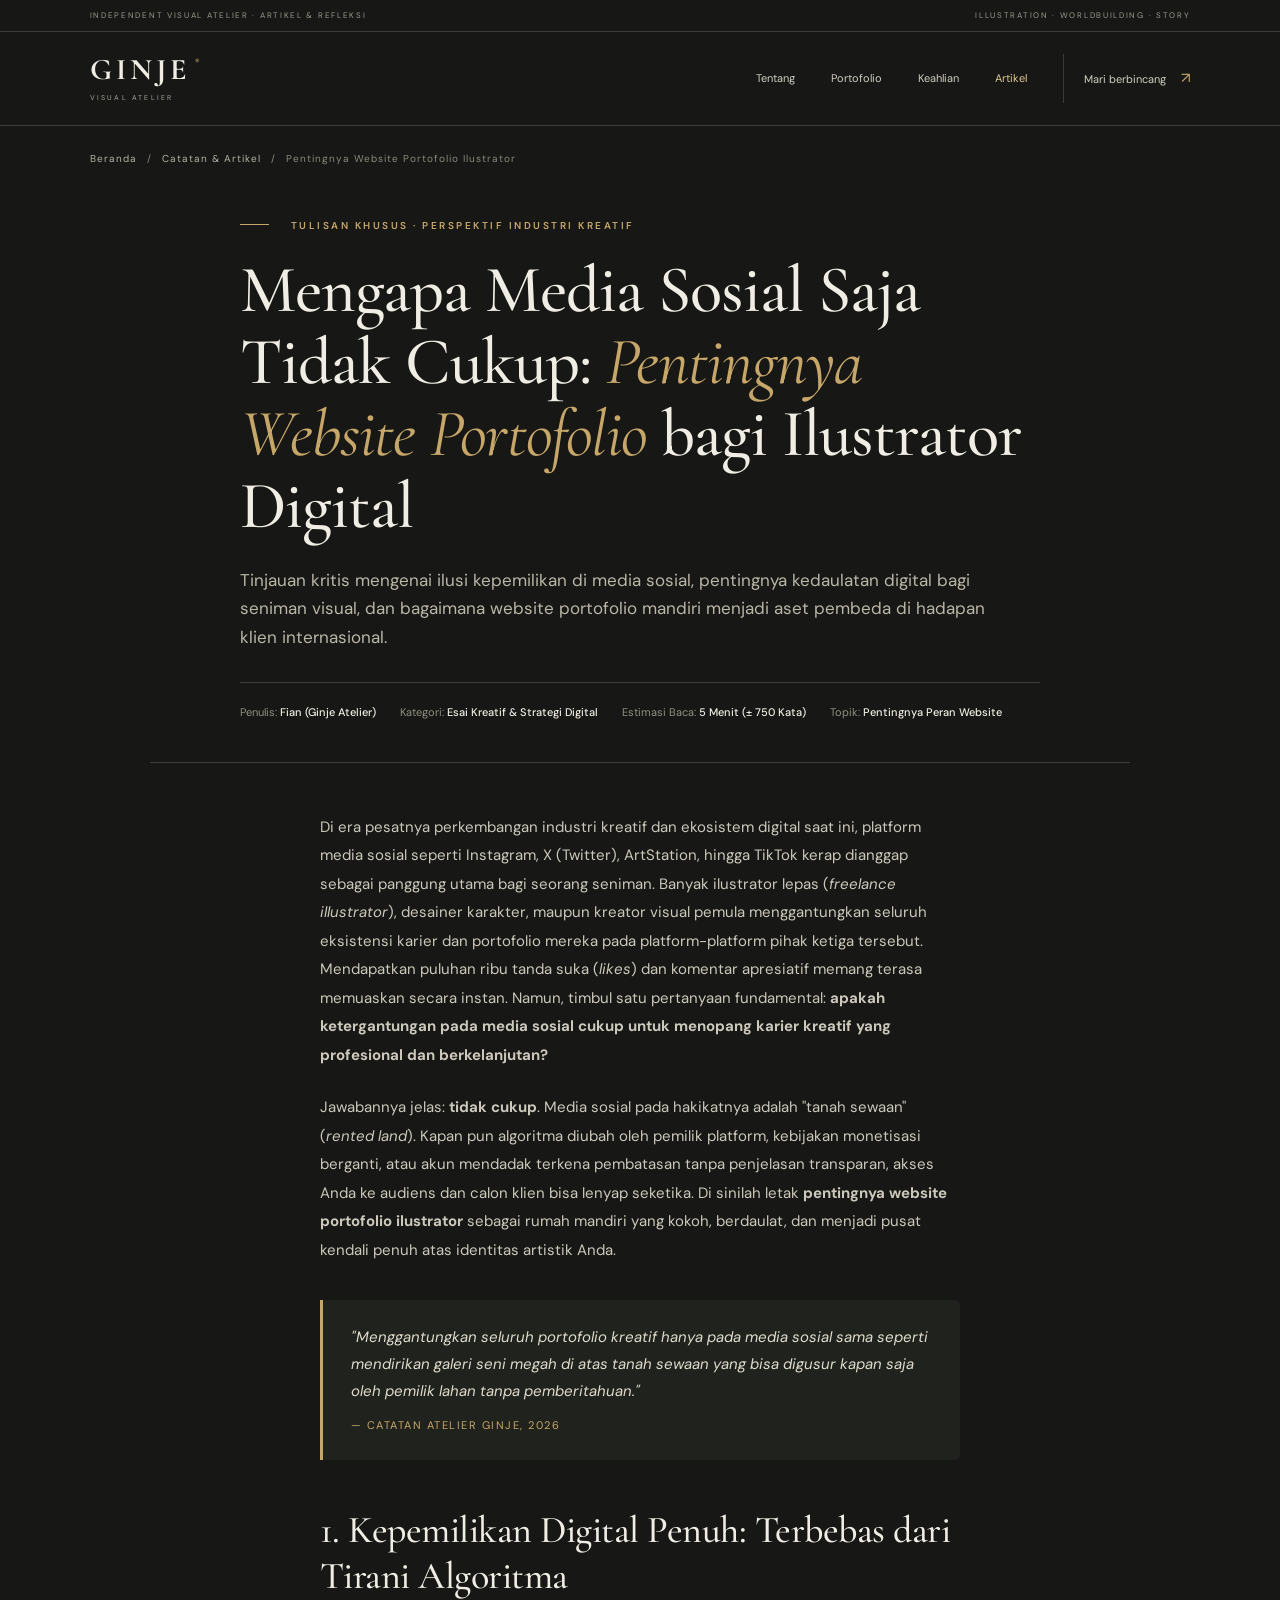
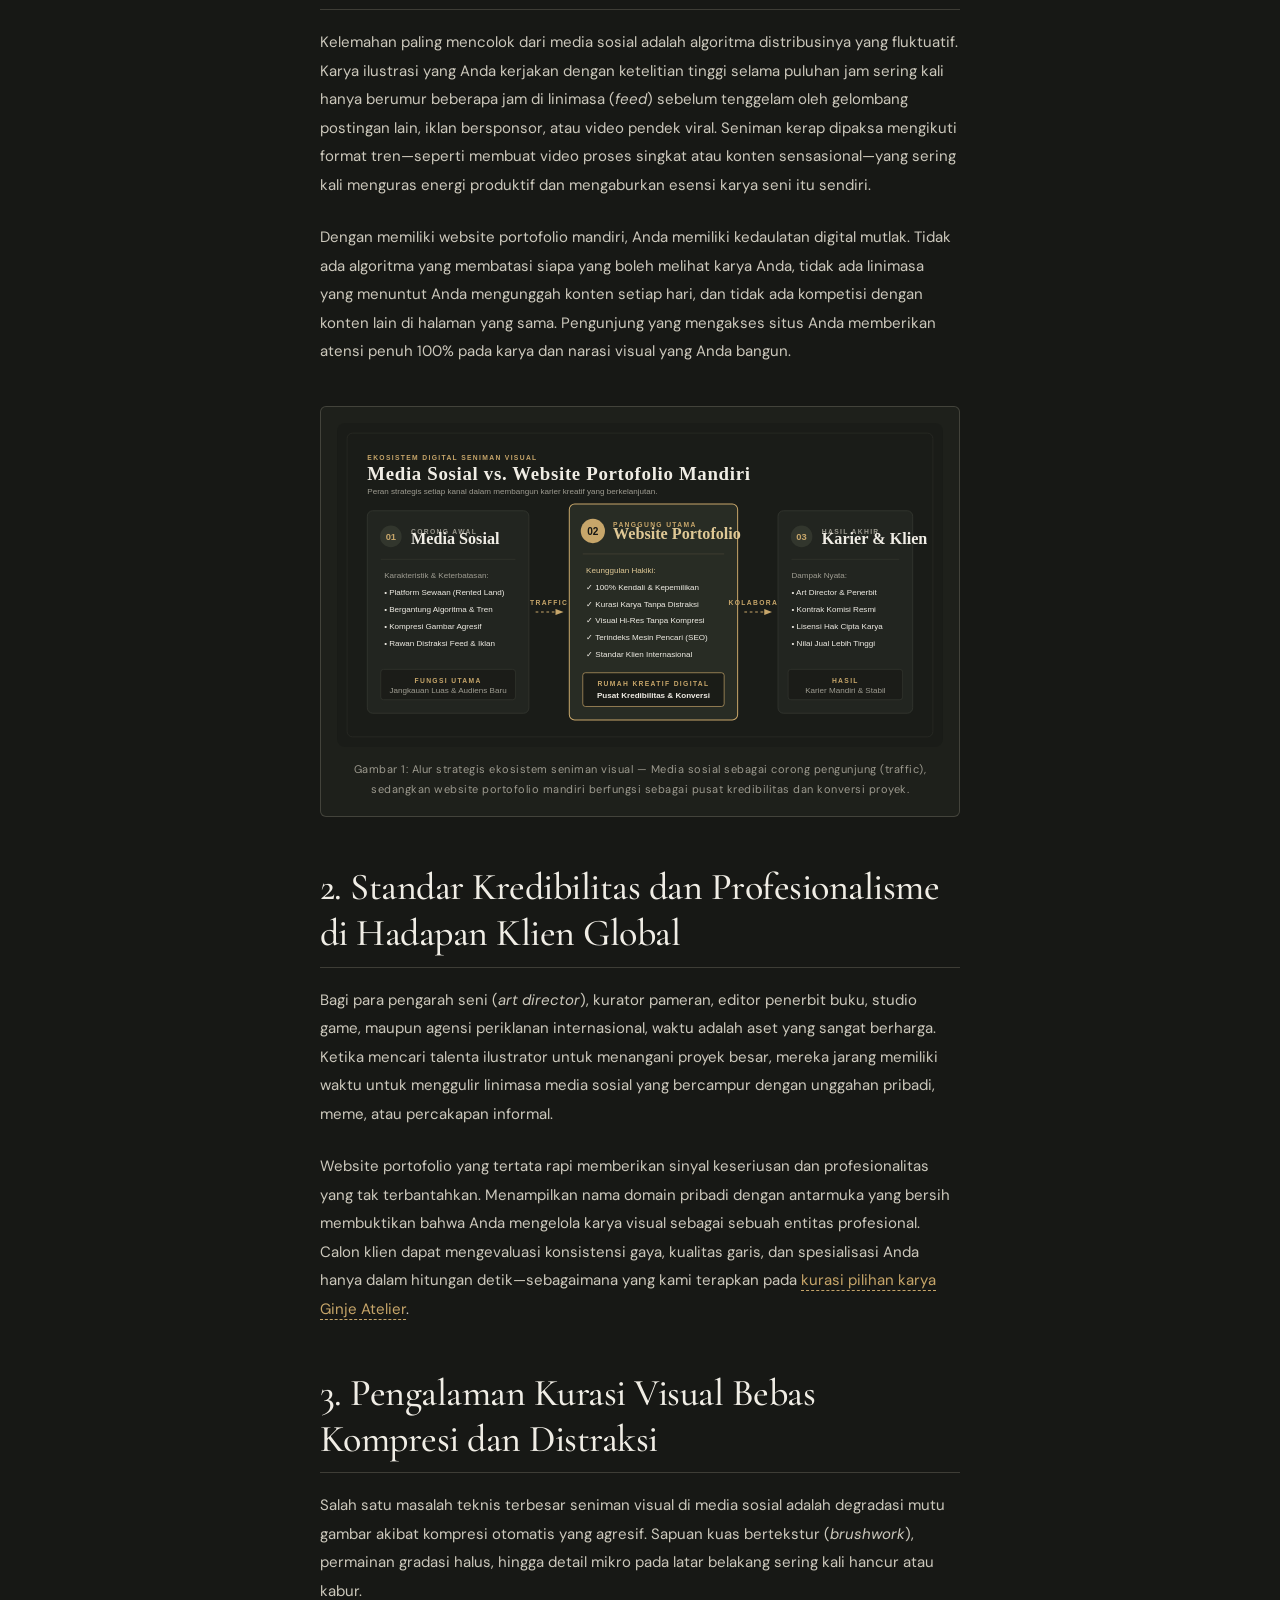
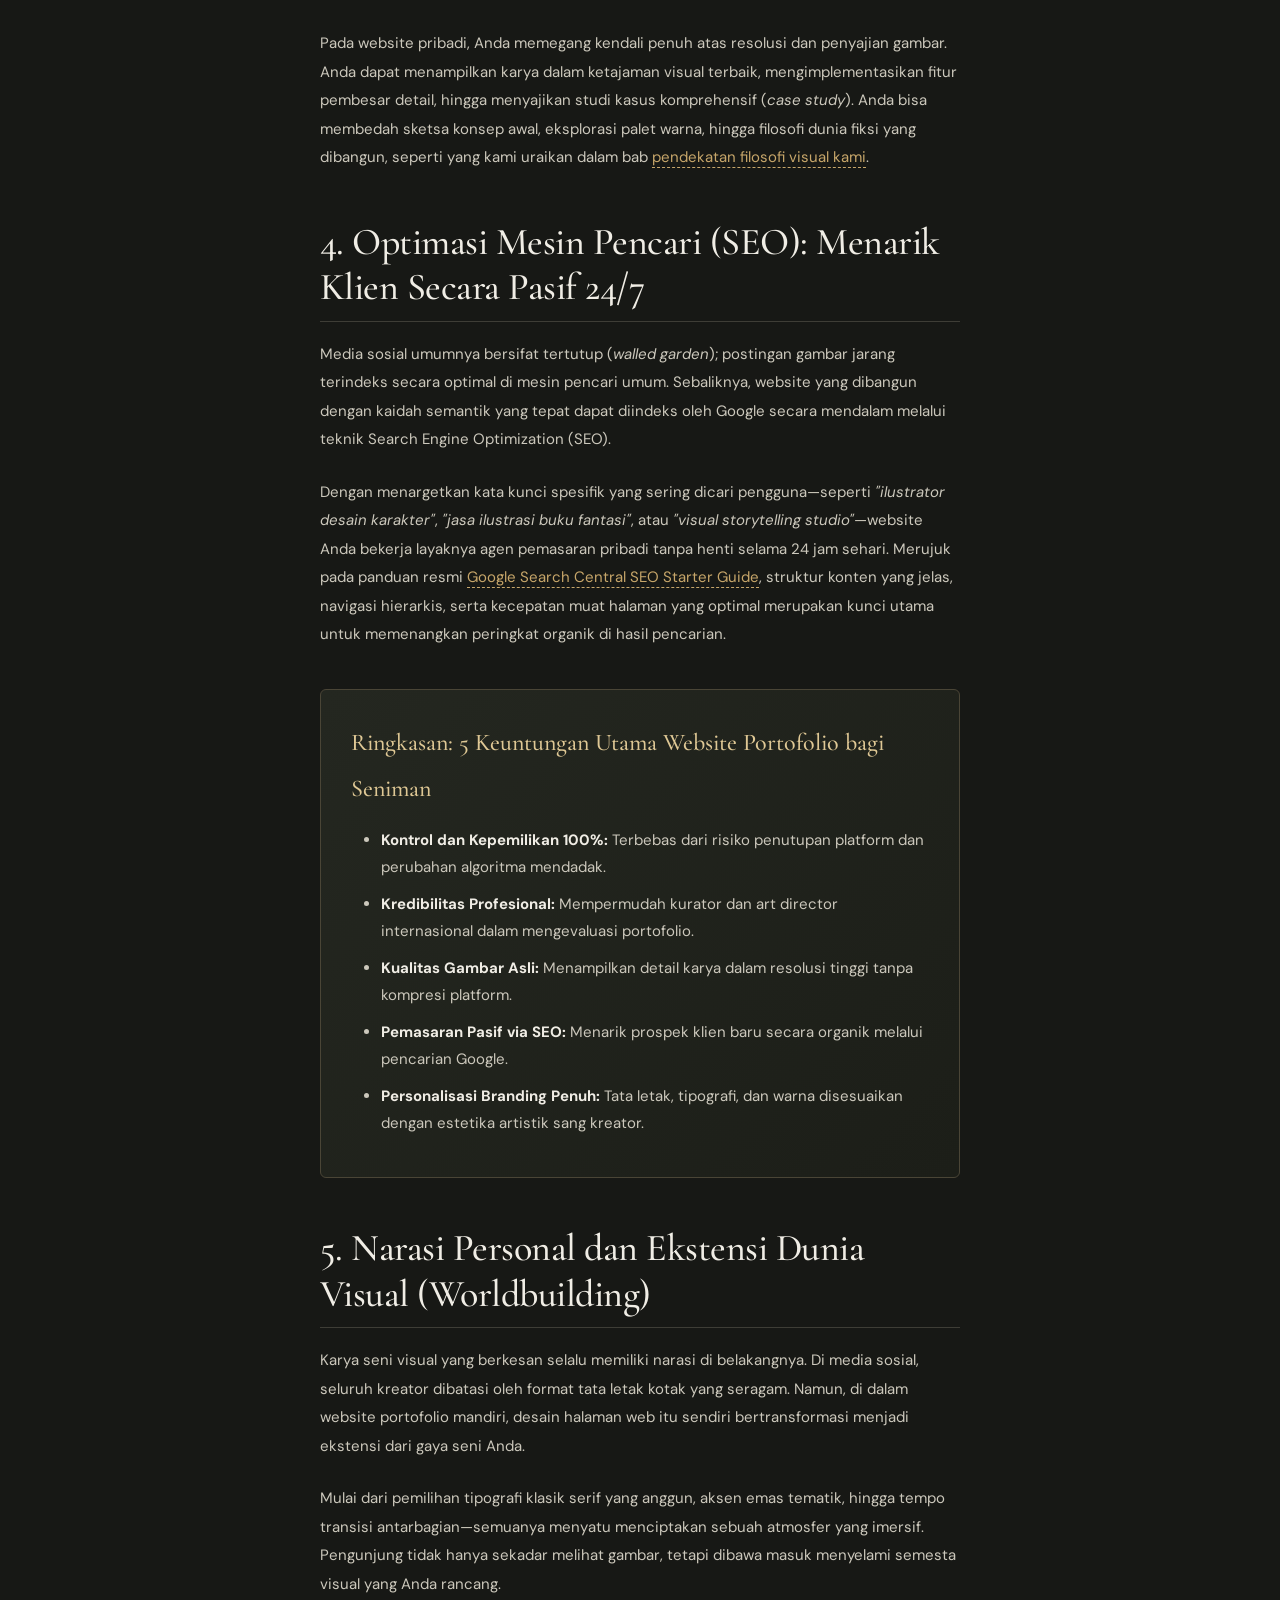
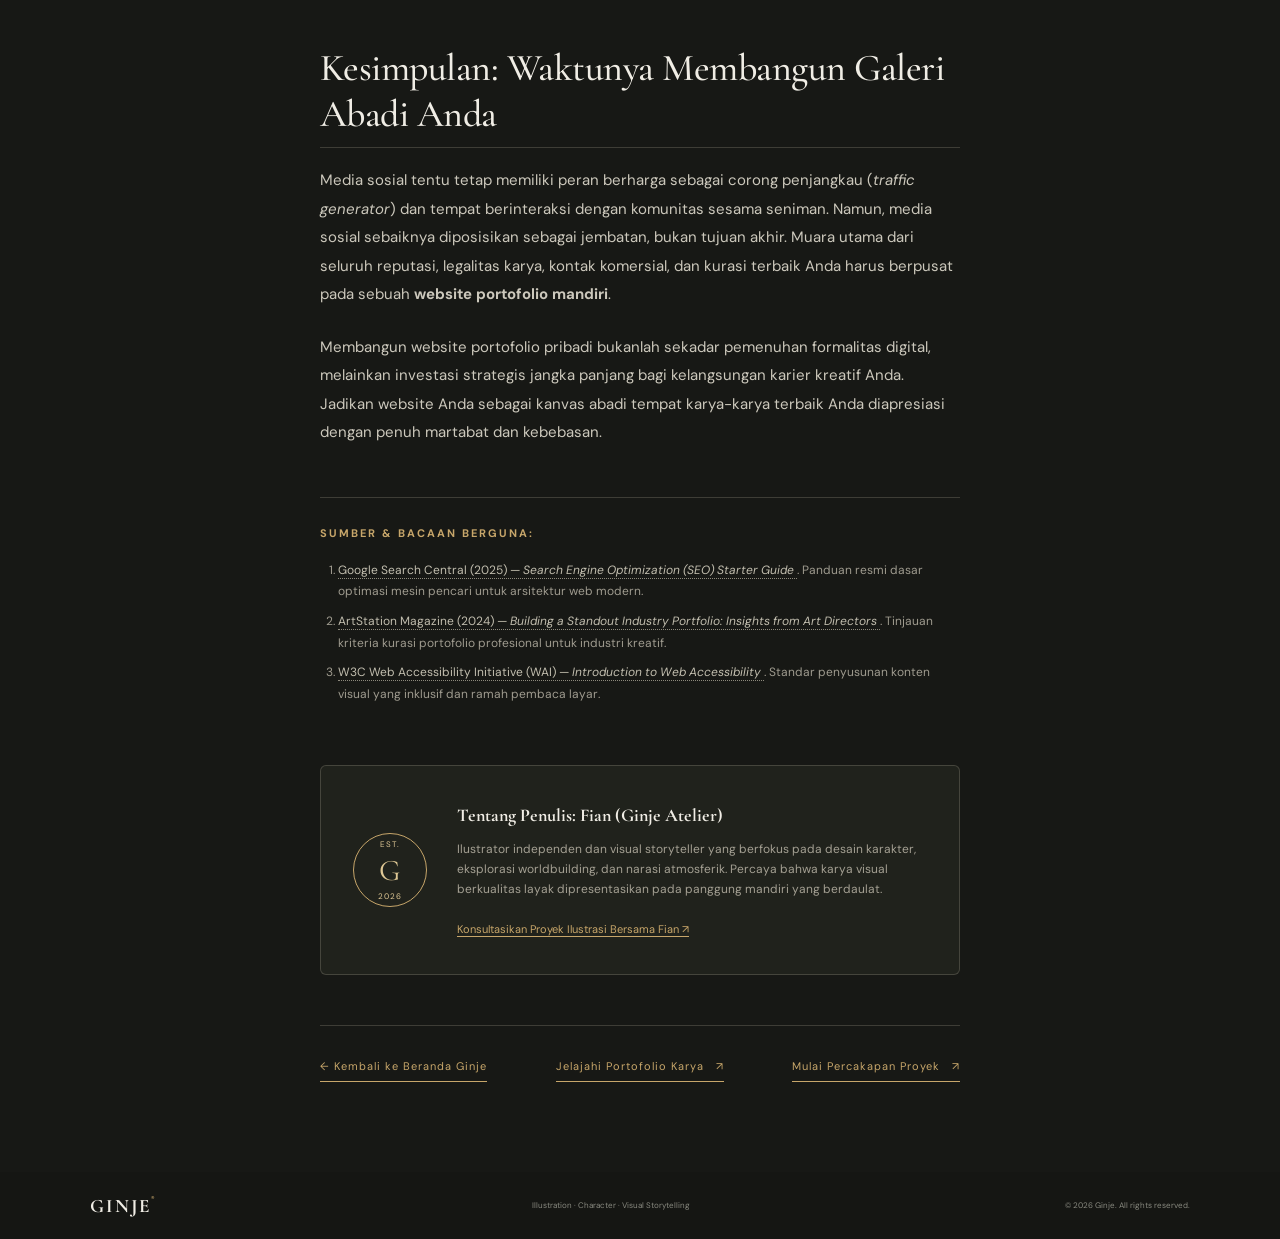
==== artikel-pentingnya-website-portofolio-ilustrator.html @ 52b43d34 "feat: tambahkan artikel SEO peran website portofolio bagi ilustrator, infografis, dan sitemap" ====
<!DOCTYPE html>
<html lang="id">
<head>
  <meta charset="UTF-8">
  <meta name="viewport" content="width=device-width, initial-scale=1.0">
  
  <!-- SEO Primary Meta Tags -->
  <title>Pentingnya Website Portofolio bagi Ilustrator & Seniman Visual — Ginje</title>
  <meta name="title" content="Pentingnya Website Portofolio bagi Ilustrator & Seniman Visual — Ginje">
  <meta name="description" content="Mengapa media sosial saja tidak cukup? Pelajari pentingnya website portofolio bagi ilustrator dan seniman visual untuk membangun kredibilitas, kurasi karya bebas algoritma, dan menarik klien global.">
  <meta name="keywords" content="pentingnya website portofolio ilustrator, website portofolio ilustrator, portofolio digital artist, portofolio seniman visual, manfaat website pribadi, ginje atelier">
  <meta name="author" content="Fian — Ginje Visual Atelier">
  <meta name="robots" content="index, follow">
  <link rel="canonical" href="https://arfianafandi.github.io/Website-Portofolio/artikel-pentingnya-website-portofolio-ilustrator.html">

  <!-- Open Graph / Facebook -->
  <meta property="og:type" content="article">
  <meta property="og:url" content="https://arfianafandi.github.io/Website-Portofolio/artikel-pentingnya-website-portofolio-ilustrator.html">
  <meta property="og:title" content="Pentingnya Website Portofolio bagi Ilustrator & Seniman Visual — Ginje">
  <meta property="og:description" content="Mengapa media sosial saja tidak cukup? Pelajari pentingnya website portofolio bagi ilustrator dan seniman visual untuk membangun kredibilitas dan kendali penuh atas karya.">
  <meta property="og:site_name" content="Ginje Visual Atelier">

  <!-- Fonts & Stylesheet -->
  <link rel="preconnect" href="https://fonts.googleapis.com">
  <link rel="preconnect" href="https://fonts.gstatic.com" crossorigin>
  <link href="https://fonts.googleapis.com/css2?family=Cormorant+Garamond:ital,wght@0,400;0,500;0,600;0,700;1,400;1,600&family=DM+Sans:ital,wght@0,400;0,500;0,700;1,400&display=swap" rel="stylesheet">
  <link rel="stylesheet" href="style.css">
</head>
<body class="article-page">

  <!-- Top Announcement Bar -->
  <div class="topline">
    <span>INDEPENDENT VISUAL ATELIER · ARTIKEL & REFLEKSI</span>
    <span>ILLUSTRATION · WORLDBUILDING · STORY</span>
  </div>

  <!-- Header Navigation -->
  <header class="site-header">
    <a class="brand" href="index.html#home">GINJE<span>®</span><small>VISUAL ATELIER</small></a>
    <nav>
      <a href="index.html#about">Tentang</a>
      <a href="index.html#works">Portofolio</a>
      <a href="index.html#services">Keahlian</a>
      <a href="index.html#journal" style="color: var(--gold-light);">Artikel</a>
      <a class="nav-cta" href="index.html#contact">Mari berbincang <span>↗</span></a>
    </nav>
  </header>

  <!-- Breadcrumb Navigation -->
  <div class="breadcrumb-nav">
    <a href="index.html">Beranda</a>
    <span>/</span>
    <a href="index.html#journal">Catatan & Artikel</a>
    <span>/</span>
    <span>Pentingnya Website Portofolio Ilustrator</span>
  </div>

  <main>
    <!-- Article Hero Header -->
    <header class="article-hero-section">
      <div class="article-eyebrow">
        <span class="gold-line"></span> TULISAN KHUSUS · PERSPEKTIF INDUSTRI KREATIF
      </div>
      <h1 class="article-title">
        Mengapa Media Sosial Saja Tidak Cukup: <em>Pentingnya Website Portofolio</em> bagi Ilustrator Digital
      </h1>
      <p class="article-subtitle">
        Tinjauan kritis mengenai ilusi kepemilikan di media sosial, pentingnya kedaulatan digital bagi seniman visual, dan bagaimana website portofolio mandiri menjadi aset pembeda di hadapan klien internasional.
      </p>
      <div class="article-meta-bar">
        <div class="article-meta-item">Penulis: <strong>Fian (Ginje Atelier)</strong></div>
        <div class="article-meta-item">Kategori: <strong>Esai Kreatif &amp; Strategi Digital</strong></div>
        <div class="article-meta-item">Estimasi Baca: <strong>5 Menit (± 750 Kata)</strong></div>
        <div class="article-meta-item">Topik: <strong>Pentingnya Peran Website</strong></div>
      </div>
    </header>

    <!-- Main Article Body -->
    <article class="article-container">
      <div class="article-body">

        <p>
          Di era pesatnya perkembangan industri kreatif dan ekosistem digital saat ini, platform media sosial seperti Instagram, X (Twitter), ArtStation, hingga TikTok kerap dianggap sebagai panggung utama bagi seorang seniman. Banyak ilustrator lepas (<em>freelance illustrator</em>), desainer karakter, maupun kreator visual pemula menggantungkan seluruh eksistensi karier dan portofolio mereka pada platform-platform pihak ketiga tersebut. Mendapatkan puluhan ribu tanda suka (<em>likes</em>) dan komentar apresiatif memang terasa memuaskan secara instan. Namun, timbul satu pertanyaan fundamental: <strong>apakah ketergantungan pada media sosial cukup untuk menopang karier kreatif yang profesional dan berkelanjutan?</strong>
        </p>

        <p>
          Jawabannya jelas: <strong>tidak cukup</strong>. Media sosial pada hakikatnya adalah "tanah sewaan" (<em>rented land</em>). Kapan pun algoritma diubah oleh pemilik platform, kebijakan monetisasi berganti, atau akun mendadak terkena pembatasan tanpa penjelasan transparan, akses Anda ke audiens dan calon klien bisa lenyap seketika. Di sinilah letak <strong>pentingnya website portofolio ilustrator</strong> sebagai rumah mandiri yang kokoh, berdaulat, dan menjadi pusat kendali penuh atas identitas artistik Anda.
        </p>

        <div class="article-callout">
          <p>
            "Menggantungkan seluruh portofolio kreatif hanya pada media sosial sama seperti mendirikan galeri seni megah di atas tanah sewaan yang bisa digusur kapan saja oleh pemilik lahan tanpa pemberitahuan."
          </p>
          <cite>— Catatan Atelier Ginje, 2026</cite>
        </div>

        <h2>1. Kepemilikan Digital Penuh: Terbebas dari Tirani Algoritma</h2>
        <p>
          Kelemahan paling mencolok dari media sosial adalah algoritma distribusinya yang fluktuatif. Karya ilustrasi yang Anda kerjakan dengan ketelitian tinggi selama puluhan jam sering kali hanya berumur beberapa jam di linimasa (<em>feed</em>) sebelum tenggelam oleh gelombang postingan lain, iklan bersponsor, atau video pendek viral. Seniman kerap dipaksa mengikuti format tren—seperti membuat video proses singkat atau konten sensasional—yang sering kali menguras energi produktif dan mengaburkan esensi karya seni itu sendiri.
        </p>
        <p>
          Dengan memiliki website portofolio mandiri, Anda memiliki kedaulatan digital mutlak. Tidak ada algoritma yang membatasi siapa yang boleh melihat karya Anda, tidak ada linimasa yang menuntut Anda mengunggah konten setiap hari, dan tidak ada kompetisi dengan konten lain di halaman yang sama. Pengunjung yang mengakses situs Anda memberikan atensi penuh 100% pada karya dan narasi visual yang Anda bangun.
        </p>

        <!-- Infografis Relevan -->
        <figure class="article-figure">
          <img src="assets/infografis-peran-website-portofolio.svg" alt="Infografis perbandingan peran media sosial sebagai corong traffic vs website portofolio sebagai pusat kredibilitas seniman visual" width="900" height="480" loading="lazy">
          <figcaption>Gambar 1: Alur strategis ekosistem seniman visual — Media sosial sebagai corong pengunjung (traffic), sedangkan website portofolio mandiri berfungsi sebagai pusat kredibilitas dan konversi proyek.</figcaption>
        </figure>

        <h2>2. Standar Kredibilitas dan Profesionalisme di Hadapan Klien Global</h2>
        <p>
          Bagi para pengarah seni (<em>art director</em>), kurator pameran, editor penerbit buku, studio game, maupun agensi periklanan internasional, waktu adalah aset yang sangat berharga. Ketika mencari talenta ilustrator untuk menangani proyek besar, mereka jarang memiliki waktu untuk menggulir linimasa media sosial yang bercampur dengan unggahan pribadi, meme, atau percakapan informal.
        </p>
        <p>
          Website portofolio yang tertata rapi memberikan sinyal keseriusan dan profesionalitas yang tak terbantahkan. Menampilkan nama domain pribadi dengan antarmuka yang bersih membuktikan bahwa Anda mengelola karya visual sebagai sebuah entitas profesional. Calon klien dapat mengevaluasi konsistensi gaya, kualitas garis, dan spesialisasi Anda hanya dalam hitungan detik—sebagaimana yang kami terapkan pada <a href="index.html#works">kurasi pilihan karya Ginje Atelier</a>.
        </p>

        <h2>3. Pengalaman Kurasi Visual Bebas Kompresi dan Distraksi</h2>
        <p>
          Salah satu masalah teknis terbesar seniman visual di media sosial adalah degradasi mutu gambar akibat kompresi otomatis yang agresif. Sapuan kuas bertekstur (<em>brushwork</em>), permainan gradasi halus, hingga detail mikro pada latar belakang sering kali hancur atau kabur.
        </p>
        <p>
          Pada website pribadi, Anda memegang kendali penuh atas resolusi dan penyajian gambar. Anda dapat menampilkan karya dalam ketajaman visual terbaik, mengimplementasikan fitur pembesar detail, hingga menyajikan studi kasus komprehensif (<em>case study</em>). Anda bisa membedah sketsa konsep awal, eksplorasi palet warna, hingga filosofi dunia fiksi yang dibangun, seperti yang kami uraikan dalam bab <a href="index.html#about">pendekatan filosofi visual kami</a>.
        </p>

        <h2>4. Optimasi Mesin Pencari (SEO): Menarik Klien Secara Pasif 24/7</h2>
        <p>
          Media sosial umumnya bersifat tertutup (<em>walled garden</em>); postingan gambar jarang terindeks secara optimal di mesin pencari umum. Sebaliknya, website yang dibangun dengan kaidah semantik yang tepat dapat diindeks oleh Google secara mendalam melalui teknik Search Engine Optimization (SEO).
        </p>
        <p>
          Dengan menargetkan kata kunci spesifik yang sering dicari pengguna—seperti <em>"ilustrator desain karakter"</em>, <em>"jasa ilustrasi buku fantasi"</em>, atau <em>"visual storytelling studio"</em>—website Anda bekerja layaknya agen pemasaran pribadi tanpa henti selama 24 jam sehari. Merujuk pada panduan resmi <a href="https://developers.google.com/search/docs/fundamentals/seo-starter-guide" target="_blank" rel="noopener noreferrer">Google Search Central SEO Starter Guide</a>, struktur konten yang jelas, navigasi hierarkis, serta kecepatan muat halaman yang optimal merupakan kunci utama untuk memenangkan peringkat organik di hasil pencarian.
        </p>

        <div class="article-highlight-box">
          <h3>Ringkasan: 5 Keuntungan Utama Website Portofolio bagi Seniman</h3>
          <ul>
            <li><strong>Kontrol dan Kepemilikan 100%:</strong> Terbebas dari risiko penutupan platform dan perubahan algoritma mendadak.</li>
            <li><strong>Kredibilitas Profesional:</strong> Mempermudah kurator dan art director internasional dalam mengevaluasi portofolio.</li>
            <li><strong>Kualitas Gambar Asli:</strong> Menampilkan detail karya dalam resolusi tinggi tanpa kompresi platform.</li>
            <li><strong>Pemasaran Pasif via SEO:</strong> Menarik prospek klien baru secara organik melalui pencarian Google.</li>
            <li><strong>Personalisasi Branding Penuh:</strong> Tata letak, tipografi, dan warna disesuaikan dengan estetika artistik sang kreator.</li>
          </ul>
        </div>

        <h2>5. Narasi Personal dan Ekstensi Dunia Visual (Worldbuilding)</h2>
        <p>
          Karya seni visual yang berkesan selalu memiliki narasi di belakangnya. Di media sosial, seluruh kreator dibatasi oleh format tata letak kotak yang seragam. Namun, di dalam website portofolio mandiri, desain halaman web itu sendiri bertransformasi menjadi ekstensi dari gaya seni Anda.
        </p>
        <p>
          Mulai dari pemilihan tipografi klasik serif yang anggun, aksen emas tematik, hingga tempo transisi antarbagian—semuanya menyatu menciptakan sebuah atmosfer yang imersif. Pengunjung tidak hanya sekadar melihat gambar, tetapi dibawa masuk menyelami semesta visual yang Anda rancang.
        </p>

        <h2>Kesimpulan: Waktunya Membangun Galeri Abadi Anda</h2>
        <p>
          Media sosial tentu tetap memiliki peran berharga sebagai corong penjangkau (<em>traffic generator</em>) dan tempat berinteraksi dengan komunitas sesama seniman. Namun, media sosial sebaiknya diposisikan sebagai jembatan, bukan tujuan akhir. Muara utama dari seluruh reputasi, legalitas karya, kontak komersial, dan kurasi terbaik Anda harus berpusat pada sebuah <strong>website portofolio mandiri</strong>.
        </p>
        <p>
          Membangun website portofolio pribadi bukanlah sekadar pemenuhan formalitas digital, melainkan investasi strategis jangka panjang bagi kelangsungan karier kreatif Anda. Jadikan website Anda sebagai kanvas abadi tempat karya-karya terbaik Anda diapresiasi dengan penuh martabat dan kebebasan.
        </p>

        <!-- Sumber & Rujukan Berguna -->
        <section class="article-references">
          <h4>Sumber &amp; Bacaan Berguna:</h4>
          <ol>
            <li>
              <a href="https://developers.google.com/search/docs/fundamentals/seo-starter-guide" target="_blank" rel="noopener noreferrer">
                Google Search Central (2025) — <em>Search Engine Optimization (SEO) Starter Guide</em>
              </a>. Panduan resmi dasar optimasi mesin pencari untuk arsitektur web modern.
            </li>
            <li>
              <a href="https://magazine.artstation.com/" target="_blank" rel="noopener noreferrer">
                ArtStation Magazine (2024) — <em>Building a Standout Industry Portfolio: Insights from Art Directors</em>
              </a>. Tinjauan kriteria kurasi portofolio profesional untuk industri kreatif.
            </li>
            <li>
              <a href="https://www.w3.org/WAI/fundamentals/accessibility-intro/" target="_blank" rel="noopener noreferrer">
                W3C Web Accessibility Initiative (WAI) — <em>Introduction to Web Accessibility</em>
              </a>. Standar penyusunan konten visual yang inklusif dan ramah pembaca layar.
            </li>
          </ol>
        </section>

        <!-- Author Card -->
        <div class="article-author-card">
          <div class="author-stamp">
            <span>EST.</span>
            <strong>G</strong>
            <span>2026</span>
          </div>
          <div class="author-info">
            <h4>Tentang Penulis: Fian (Ginje Atelier)</h4>
            <p>
              Ilustrator independen dan visual storyteller yang berfokus pada desain karakter, eksplorasi worldbuilding, dan narasi atmosferik. Percaya bahwa karya visual berkualitas layak dipresentasikan pada panggung mandiri yang berdaulat.
            </p>
            <a href="index.html#contact">Konsultasikan Proyek Ilustrasi Bersama Fian <span>↗</span></a>
          </div>
        </div>

        <!-- Article Bottom CTA & Navigation -->
        <div class="article-cta-nav">
          <a href="index.html">← Kembali ke Beranda Ginje</a>
          <a href="index.html#works">Jelajahi Portofolio Karya <span>↗</span></a>
          <a href="index.html#contact">Mulai Percakapan Proyek <span>↗</span></a>
        </div>

      </div>
    </article>
  </main>

  <!-- Site Footer -->
  <footer class="footer">
    <a class="footer-brand" href="index.html#home">GINJE<span>®</span></a>
    <p>Illustration · Character · Visual Storytelling</p>
    <p>© 2026 Ginje. All rights reserved.</p>
  </footer>

</body>
</html>
---- style.css ----
:root{--black:#171815;--cream:#f0ede5;--gold:#c7a66a;--gold-light:#dfc895;--muted:#aaa79c;--rule:rgba(225,216,195,.19)}
*{box-sizing:border-box}html{scroll-behavior:smooth}body{margin:0;background:var(--black);color:var(--cream);font:14px/1.7 'DM Sans',sans-serif}a{color:inherit;text-decoration:none}.topline{min-height:32px;display:flex;justify-content:space-between;align-items:center;padding:0 7%;color:#9c998e;border-bottom:1px solid var(--rule);font-size:8px;letter-spacing:1.7px}.site-header{min-height:94px;padding:0 7%;display:flex;align-items:center;justify-content:space-between;border-bottom:1px solid var(--rule)}.brand{display:flex;align-items:flex-start;flex-wrap:wrap;width:145px;font:700 30px/1 'Cormorant Garamond',serif;letter-spacing:4px}.brand>span{color:var(--gold);font:9px 'DM Sans',sans-serif;margin:1px 0 0 4px}.brand small{flex-basis:100%;margin-top:8px;font:7px 'DM Sans',sans-serif;letter-spacing:2.2px;color:var(--muted)}nav{display:flex;align-items:center;gap:36px;color:#d0cdc3;font-size:11px}nav a:hover{color:var(--gold-light)}.nav-cta{padding:12px 0 12px 20px;border-left:1px solid var(--rule)}.nav-cta span{color:var(--gold);padding-left:12px;font-size:15px}.hero{padding:80px 7% 100px;min-height:670px;display:grid;grid-template-columns:.9fr 1.1fr;align-items:center;gap:7%;position:relative;overflow:hidden}.hero-copy{position:relative;z-index:2;padding-bottom:15px}.eyebrow,.small-gold{color:var(--gold);font-size:9px;letter-spacing:2.5px;font-weight:600}.gold-line{display:inline-block;width:29px;height:1px;margin:0 10px 3px 0;background:var(--gold)}h1,h2,h3,p{margin-top:0}h1,h2,h3{font-family:'Cormorant Garamond',serif;font-weight:500}h1{font-size:clamp(65px,7.3vw,105px);line-height:.87;letter-spacing:-2.5px;margin:30px 0}h1 em,h2 em{color:var(--gold);font-weight:400}.hero-description{color:#b8b5ab;max-width:390px;font-size:12px;line-height:2}.hero-bottom{display:flex;align-items:center;gap:35px;margin-top:45px}.round-link{display:inline-flex;align-items:center;gap:27px;padding:12px 0;border-bottom:1px solid var(--gold);font-size:11px}.round-link span{color:var(--gold);font-size:17px}.hero-bottom p{margin:0;color:var(--gold);font-size:9px;line-height:1.8;letter-spacing:1px}.hero-bottom p span{color:#858379;font-size:7px}.hero-visual{min-height:470px;height:100%;position:relative;background:#33372e;overflow:hidden}.hero-visual:before{content:'';position:absolute;inset:17px;border:1px solid #dfc89566;z-index:5;pointer-events:none}.hero-art{position:absolute;inset:0}.art-one{background:radial-gradient(circle at 63% 30%,#d1b47d 0 11%,transparent 11.3%),linear-gradient(150deg,#6b6d58,#2e3932 66%,#1c2624)}.art-two{background:#8e8c70;clip-path:polygon(0 66%,17% 50%,33% 63%,54% 24%,73% 55%,88% 39%,100% 54%,100% 100%,0 100%)}.art-three{background:linear-gradient(120deg,#333e35,#1c2825);clip-path:polygon(0 83%,22% 64%,38% 76%,59% 43%,76% 67%,100% 51%,100% 100%,0 100%)}.hero-ornament{position:absolute;z-index:2;top:42%;left:48%;transform:translate(-50%,-50%);color:#f4e5c1d6;font:italic 190px 'Cormorant Garamond',serif;text-shadow:0 4px 40px #1118}.hero-stamp{position:absolute;z-index:6;right:38px;bottom:37px;width:68px;height:68px;border:1px solid var(--gold);border-radius:50%;display:flex;flex-direction:column;justify-content:center;align-items:center;color:var(--gold-light);font-size:7px;letter-spacing:1px;line-height:1.4}.hero-stamp strong{font:26px 'Cormorant Garamond',serif}.visual-caption{position:absolute;z-index:6;bottom:24px;left:38px;font-size:7px;letter-spacing:1.6px;color:#e3d9bf}.hero-side-note{position:absolute;right:2.5%;top:50%;writing-mode:vertical-rl;color:#77766d;letter-spacing:2px;font-size:7px}.manifesto{padding:90px 7%;display:grid;grid-template-columns:.7fr 1.7fr;gap:7%;border-block:1px solid var(--rule);background:#20211d}.section-label{color:#a7a397;font-size:8px;letter-spacing:2px}.section-label span{color:var(--gold);margin-right:9px}.manifesto-content{max-width:770px}.small-gold{margin-bottom:19px}h2{font-size:clamp(42px,5vw,68px);line-height:.98;letter-spacing:-1px}.manifesto h2{max-width:700px;margin-bottom:35px}.manifesto-bottom{display:flex;align-items:end;justify-content:space-between;gap:35px}.manifesto-bottom p{max-width:420px;color:#aaa79c;font-size:11px;line-height:2;margin-bottom:0}.underlined-link{white-space:nowrap;padding-bottom:7px;border-bottom:1px solid var(--gold);font-size:10px}.underlined-link span{color:var(--gold);padding-left:15px}.works{padding:100px 7% 90px;background:var(--cream);color:var(--black)}.works .section-label{color:#77766e}.section-heading{display:flex;justify-content:space-between;align-items:end;gap:30px;margin-bottom:42px}.section-heading h2{margin:20px 0 0}.section-heading h2 em{color:#987344}.section-heading>p{max-width:250px;color:#74736a;font-size:11px;line-height:1.9;margin-bottom:5px}.work-grid{display:grid;grid-template-columns:1fr 1fr 1fr;gap:18px;align-items:start}.work-image{height:340px;display:block;position:relative;overflow:hidden;background:#b1ae98}.image-index{position:absolute;top:17px;left:17px;z-index:5;font-size:7px;letter-spacing:1.5px;color:#f5eddd}.image-title{position:absolute;z-index:5;bottom:20px;left:20px;color:#fff7e8;font:italic 26px 'Cormorant Garamond',serif}.image-open{position:absolute;z-index:5;right:18px;bottom:19px;color:var(--gold-light);font-size:18px;transition:transform .2s}.work-image:hover .image-open{transform:translate(3px,-3px)}.landscape{background:linear-gradient(155deg,#d0b78c,#7e8977 57%,#35453d)}.landscape-sun{position:absolute;width:90px;height:90px;border-radius:50%;background:#d9bc80;top:60px;right:24%}.landscape-mist{position:absolute;width:120%;height:50%;bottom:18%;left:-10%;background:#aeb19a;clip-path:polygon(0 60%,20% 22%,38% 62%,59% 0,80% 51%,100% 26%,100% 100%,0 100%)}.landscape-foreground{position:absolute;width:120%;height:45%;bottom:0;left:-10%;background:#39483c;clip-path:polygon(0 45%,18% 70%,43% 23%,64% 61%,82% 28%,100% 58%,100% 100%,0 100%)}.portrait{background:linear-gradient(145deg,#c7b6a1,#5e6659)}.portrait-halo{position:absolute;width:190px;height:190px;border:1px solid #e5d4b0;border-radius:50%;top:45px;left:50%;transform:translateX(-50%)}.portrait-head{position:absolute;z-index:2;width:68px;height:91px;top:91px;left:50%;transform:translateX(-50%);border-radius:48% 48% 44% 44%;background:#8e6850}.portrait-hair{position:absolute;z-index:3;width:93px;height:118px;top:76px;left:50%;transform:translateX(-50%);border-radius:50% 50% 35% 35%;background:#302d27;clip-path:polygon(12% 0,88% 0,100% 100%,78% 82%,70% 38%,50% 30%,29% 40%,20% 100%,0 100%)}.portrait-cloak{position:absolute;width:190px;height:190px;bottom:-42px;left:50%;transform:translateX(-50%);background:#4b5147;clip-path:polygon(32% 0,68% 0,100% 100%,0 100%)}.stilllife{background:linear-gradient(#4a5149,#a59c7e)}.still-moon{position:absolute;top:55px;right:22%;width:72px;height:72px;border-radius:50%;background:#e4d5b1}.still-window{position:absolute;bottom:0;left:25%;width:50%;height:66%;border:8px solid #c4b99a;background:#747c69}.still-figure{position:absolute;bottom:0;left:42%;width:25%;height:40%;background:#272e2a;clip-path:polygon(50% 0,66% 17%,77% 40%,100% 100%,0 100%,23% 40%,34% 17%)}.work-info{display:flex;justify-content:space-between;gap:12px;padding:16px 0 25px;border-bottom:1px solid #d2cfc5}.work-info h3{font-size:23px;margin:0 0 4px;line-height:1.2}.work-info p{color:#77766e;font-size:9px;margin:0}.work-info>span{color:#898274;font-size:6px;letter-spacing:1px;white-space:nowrap;padding-top:5px}.disclaimer{margin:25px 0 0;color:#89867c;font-size:8px}.services{padding:95px 7% 100px;background:#d9d3c5;color:#20211d}.services .section-label{color:#6f6b60}.services-grid{display:grid;grid-template-columns:.8fr 1.2fr;gap:10%;margin-top:38px}.services-intro h2{font-size:clamp(45px,5vw,66px);margin:0 0 25px}.services-intro h2 em{color:#8b6940}.services-intro>p:last-child{max-width:300px;color:#6f6b60;font-size:11px;line-height:2}.service-list{border-top:1px solid #bbb5a6}.service-row{display:grid;grid-template-columns:30px 1fr 20px;gap:18px;padding:23px 0;border-bottom:1px solid #bbb5a6}.service-number{font-size:8px;color:#96784c;padding-top:7px}.service-row h3{font-size:25px;margin:0 0 4px}.service-row p{color:#6f6b60;font-size:10px;margin:0}.service-symbol{color:#96784c;font-size:17px}.contact{position:relative;overflow:hidden;padding:85px 7% 30px;display:grid;grid-template-columns:.7fr 1.7fr;gap:7%;background:#242720}.contact-pattern{position:absolute;right:4%;top:4%;color:#c7a66a0b;font:480px/.8 'Cormorant Garamond',serif;pointer-events:none}.contact-inner{position:relative;z-index:2;max-width:680px;padding-bottom:80px}.contact-inner h2{font-size:clamp(48px,6vw,78px);margin:20px 0}.contact-inner>p:not(.small-gold){max-width:390px;color:#aaa99e;font-size:11px;line-height:2}.contact-button{display:inline-flex;align-items:center;gap:45px;margin-top:20px;padding:14px 18px;color:var(--black);background:var(--gold-light);font-size:10px}.contact-button:hover{background:#f0dfb5}.contact-button span{font-size:17px}.contact-inner small{display:block;color:#77796f;font-size:8px;margin-top:20px}.contact-footer{position:relative;z-index:2;grid-column:1/-1;display:flex;justify-content:space-between;border-top:1px solid var(--rule);padding-top:20px;color:#85867b;font-size:7px;letter-spacing:1.5px}.footer{padding:22px 7%;display:flex;align-items:center;justify-content:space-between;gap:20px;background:#151613;color:#898a80;font-size:8px}.footer p{margin:0}.footer-brand{font:700 19px 'Cormorant Garamond',serif;letter-spacing:2px;color:var(--cream)}.footer-brand span{color:var(--gold);font:7px 'DM Sans',sans-serif;vertical-align:top}
@media(max-width:900px){.hero{gap:4%;grid-template-columns:.95fr 1.05fr;padding-top:60px}.hero-visual{min-height:410px}.hero-side-note{display:none}.work-grid{grid-template-columns:1fr 1fr}.work-wide{grid-column:span 2}.work-wide .work-image{height:350px}.manifesto-bottom{align-items:start;flex-direction:column;gap:22px}.work-info>span{display:none}}
@media(max-width:620px){.topline{padding:8px 6%;font-size:6px;gap:12px}.topline span:last-child{text-align:right}.site-header{padding:20px 6%;align-items:flex-start;gap:15px}.brand{font-size:25px;width:110px}nav{gap:13px;justify-content:flex-end;flex-wrap:wrap;font-size:9px}nav a:nth-child(2){display:none}.nav-cta{padding:0;border:0}.nav-cta span{padding-left:4px}.hero{padding:65px 6% 75px;grid-template-columns:1fr;gap:38px}h1{font-size:clamp(68px,17vw,95px)}.hero-visual{min-height:380px}.hero-ornament{font-size:160px}.manifesto,.contact{padding:65px 6%;grid-template-columns:1fr;gap:30px}.manifesto h2{font-size:48px}.works,.services{padding:70px 6%}.section-heading{display:block}.section-heading>p{margin-top:20px}.work-grid{grid-template-columns:1fr;gap:8px}.work-wide{grid-column:auto}.work-image,.work-wide .work-image{height:350px}.work-info{margin-bottom:15px}.services-grid{grid-template-columns:1fr;gap:28px}.contact-inner{padding-bottom:35px}.contact-inner h2{font-size:53px}.contact-pattern{font-size:300px;top:25%}.contact-footer{gap:15px;font-size:6px}.footer{padding:24px 6%;display:grid;grid-template-columns:1fr 1fr;gap:12px}.footer p:last-child{grid-column:1/-1}}


/* ==========================================================
   JOURNAL SECTION (INDEX.HTML) & ARTICLE PAGE STYLES
   ========================================================== */

/* Journal Section on Homepage */
.journal {
  padding: 95px 7% 100px;
  background: #1d1e1a;
  border-top: 1px solid var(--rule);
}
.journal-grid {
  display: grid;
  grid-template-columns: 0.8fr 1.2fr;
  gap: 8%;
  margin-top: 36px;
  align-items: start;
}
.journal-intro h2 {
  font-size: clamp(40px, 4.8vw, 62px);
  margin: 18px 0 20px;
  line-height: 1.05;
}
.journal-intro p {
  color: #a7a49a;
  font-size: 12px;
  line-height: 1.9;
  max-width: 360px;
}
.journal-card {
  background: #232620;
  border: 1px solid var(--rule);
  border-radius: 4px;
  padding: 38px 36px;
  position: relative;
  transition: transform 0.25s ease, border-color 0.25s ease;
}
.journal-card:hover {
  transform: translateY(-4px);
  border-color: var(--gold);
}
.journal-card-tag {
  display: flex;
  align-items: center;
  gap: 12px;
  font-size: 9px;
  letter-spacing: 2px;
  color: var(--gold);
  font-weight: 600;
  margin-bottom: 16px;
}
.journal-card-tag span.dot {
  width: 4px;
  height: 4px;
  border-radius: 50%;
  background: var(--gold);
}
.journal-card h3 {
  font-size: clamp(26px, 2.6vw, 34px);
  line-height: 1.2;
  margin: 0 0 16px;
  color: var(--cream);
}
.journal-card h3 em {
  color: var(--gold-light);
  font-weight: 400;
}
.journal-card p {
  color: #aba89c;
  font-size: 12px;
  line-height: 1.85;
  margin-bottom: 26px;
}
.journal-link {
  display: inline-flex;
  align-items: center;
  gap: 16px;
  color: var(--gold);
  border-bottom: 1px solid var(--gold);
  padding-bottom: 6px;
  font-size: 11px;
  letter-spacing: 0.5px;
  transition: gap 0.2s;
}
.journal-link:hover {
  color: var(--gold-light);
  gap: 22px;
}

/* Article Page Layout */
.article-page {
  background: var(--black);
  color: var(--cream);
}
.breadcrumb-nav {
  padding: 24px 7% 0;
  display: flex;
  align-items: center;
  gap: 10px;
  font-size: 10px;
  letter-spacing: 1px;
  color: #8b887d;
}
.breadcrumb-nav a {
  color: #b5b1a4;
  transition: color 0.2s;
}
.breadcrumb-nav a:hover {
  color: var(--gold);
}
.article-hero-section {
  padding: 50px 7% 40px;
  border-bottom: 1px solid var(--rule);
  max-width: 980px;
  margin: 0 auto;
}
.article-eyebrow {
  display: flex;
  align-items: center;
  gap: 12px;
  font-size: 10px;
  letter-spacing: 2.5px;
  color: var(--gold);
  font-weight: 600;
  margin-bottom: 20px;
}
.article-title {
  font-family: 'Cormorant Garamond', Georgia, serif;
  font-size: clamp(38px, 5.2vw, 68px);
  line-height: 1.08;
  letter-spacing: -1px;
  margin: 0 0 24px;
  color: var(--cream);
}
.article-title em {
  color: var(--gold);
  font-weight: 400;
}
.article-subtitle {
  font-size: clamp(14px, 1.4vw, 17px);
  line-height: 1.7;
  color: #bab6a8;
  max-width: 780px;
  margin-bottom: 30px;
}
.article-meta-bar {
  display: flex;
  flex-wrap: wrap;
  align-items: center;
  gap: 24px;
  padding-top: 20px;
  border-top: 1px solid var(--rule);
  font-size: 11px;
  color: #928f83;
}
.article-meta-item strong {
  color: var(--cream);
  font-weight: 500;
}

/* Article Body Content */
.article-container {
  max-width: 820px;
  margin: 0 auto;
  padding: 50px 7% 90px;
}
.article-body {
  font-size: 15px;
  line-height: 1.9;
  color: #ccc8bc;
}
.article-body p {
  margin-bottom: 24px;
}
.article-body h2 {
  font-family: 'Cormorant Garamond', Georgia, serif;
  font-size: clamp(28px, 3.2vw, 38px);
  color: var(--cream);
  margin: 48px 0 18px;
  line-height: 1.2;
  letter-spacing: -0.5px;
  border-bottom: 1px solid var(--rule);
  padding-bottom: 10px;
}
.article-body h2 em {
  color: var(--gold);
}
.article-body h3 {
  font-family: 'Cormorant Garamond', Georgia, serif;
  font-size: 24px;
  color: var(--gold-light);
  margin: 32px 0 14px;
}
.article-body a {
  color: var(--gold);
  border-bottom: 1px dashed var(--gold);
  transition: color 0.2s, border-color 0.2s;
}
.article-body a:hover {
  color: var(--gold-light);
  border-bottom-style: solid;
}
.article-body ul, .article-body ol {
  margin: 0 0 28px 20px;
  padding-left: 10px;
}
.article-body li {
  margin-bottom: 10px;
  line-height: 1.8;
}
.article-body li strong {
  color: var(--cream);
}
.article-callout {
  background: #20231d;
  border-left: 3px solid var(--gold);
  border-radius: 0 6px 6px 0;
  padding: 24px 28px;
  margin: 36px 0;
  position: relative;
}
.article-callout p {
  margin-bottom: 0;
  font-size: 15px;
  font-style: italic;
  color: #dfdbcd;
  line-height: 1.8;
}
.article-callout cite {
  display: block;
  margin-top: 10px;
  font-size: 11px;
  letter-spacing: 1.5px;
  font-style: normal;
  color: var(--gold);
  text-transform: uppercase;
}
.article-figure {
  margin: 40px 0;
  background: #1e201b;
  border: 1px solid var(--rule);
  border-radius: 6px;
  padding: 16px;
  overflow: hidden;
}
.article-figure img, .article-figure svg {
  display: block;
  width: 100%;
  height: auto;
  border-radius: 4px;
}
.article-figure figcaption {
  margin-top: 12px;
  font-size: 11px;
  color: #9c998e;
  text-align: center;
  letter-spacing: 0.5px;
}
.article-highlight-box {
  background: linear-gradient(135deg, #242720 0%, #1c1e18 100%);
  border: 1px solid #4a4536;
  border-radius: 6px;
  padding: 30px;
  margin: 40px 0;
}
.article-highlight-box h3 {
  margin-top: 0;
  margin-bottom: 16px;
  color: var(--gold-light);
}
.article-highlight-box ul {
  margin-bottom: 0;
}

/* Reference Box */
.article-references {
  margin-top: 50px;
  padding-top: 25px;
  border-top: 1px solid var(--rule);
}
.article-references h4 {
  font-family: 'DM Sans', sans-serif;
  font-size: 11px;
  letter-spacing: 2px;
  text-transform: uppercase;
  color: var(--gold);
  margin: 0 0 16px;
}
.article-references ol {
  font-size: 12px;
  color: #9f9b8f;
  margin-left: 18px;
  padding-left: 0;
}
.article-references li {
  margin-bottom: 8px;
}
.article-references a {
  border-bottom: 1px dotted #8d897c;
  color: #c2beaf;
}

/* Author Box */
.article-author-card {
  margin-top: 60px;
  background: #20221c;
  border: 1px solid var(--rule);
  border-radius: 6px;
  padding: 32px;
  display: grid;
  grid-template-columns: 80px 1fr;
  gap: 24px;
  align-items: center;
}
.author-stamp {
  width: 74px;
  height: 74px;
  border: 1px solid var(--gold);
  border-radius: 50%;
  display: flex;
  flex-direction: column;
  justify-content: center;
  align-items: center;
  color: var(--gold-light);
  font-size: 8px;
  letter-spacing: 1px;
}
.author-stamp strong {
  font: 30px 'Cormorant Garamond', serif;
}
.author-info h4 {
  margin: 0 0 6px;
  font-size: 18px;
  font-family: 'Cormorant Garamond', serif;
  color: var(--cream);
}
.author-info p {
  margin: 0 0 14px;
  font-size: 12px;
  color: #a4a093;
  line-height: 1.7;
}
.author-info a {
  font-size: 11px;
  color: var(--gold);
  border-bottom: 1px solid var(--gold);
}

/* Bottom CTA Navigation */
.article-cta-nav {
  margin-top: 50px;
  padding-top: 30px;
  border-top: 1px solid var(--rule);
  display: flex;
  justify-content: space-between;
  align-items: center;
  flex-wrap: wrap;
  gap: 20px;
}
.article-cta-nav a {
  display: inline-flex;
  align-items: center;
  gap: 12px;
  font-size: 11px;
  letter-spacing: 1px;
  color: var(--gold);
  border-bottom: 1px solid var(--gold);
  padding-bottom: 4px;
}

@media(max-width: 768px) {
  .journal-grid {
    grid-template-columns: 1fr;
    gap: 30px;
  }
  .article-author-card {
    grid-template-columns: 1fr;
    text-align: center;
    justify-items: center;
  }
}
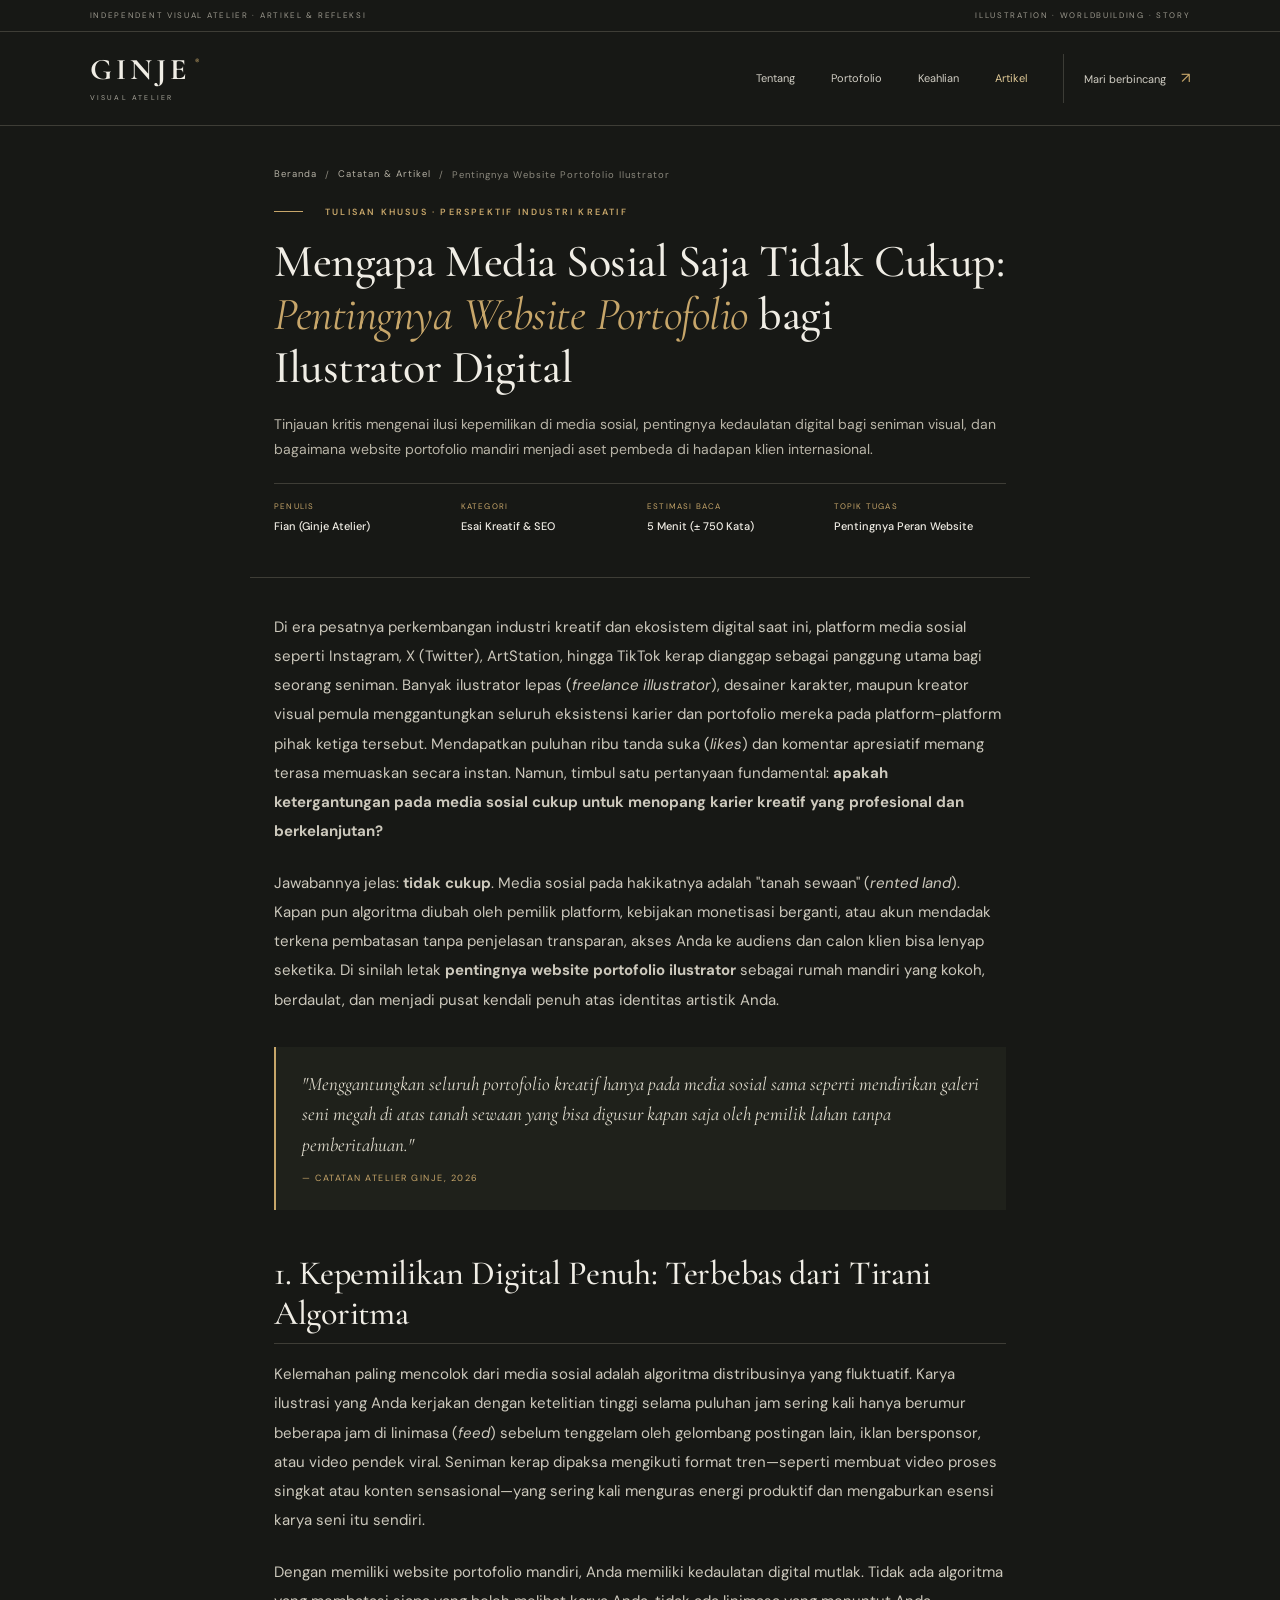
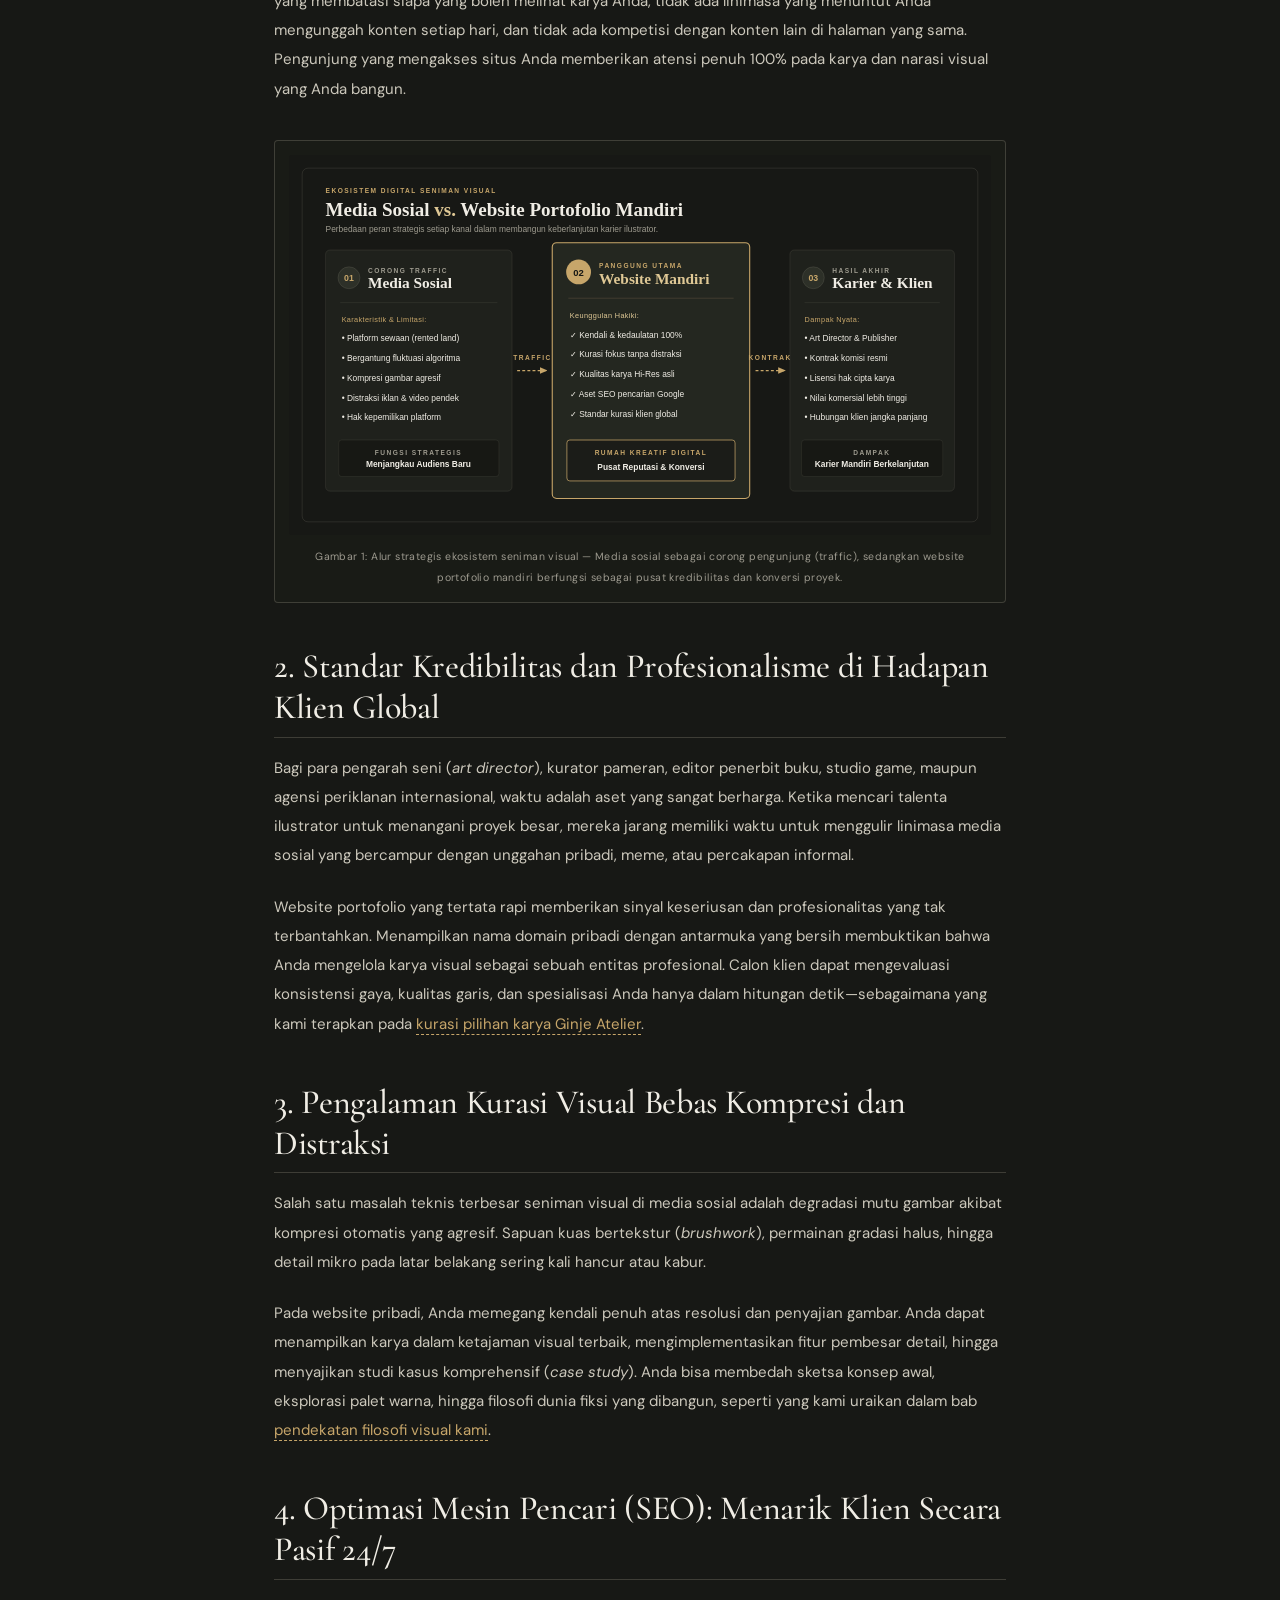
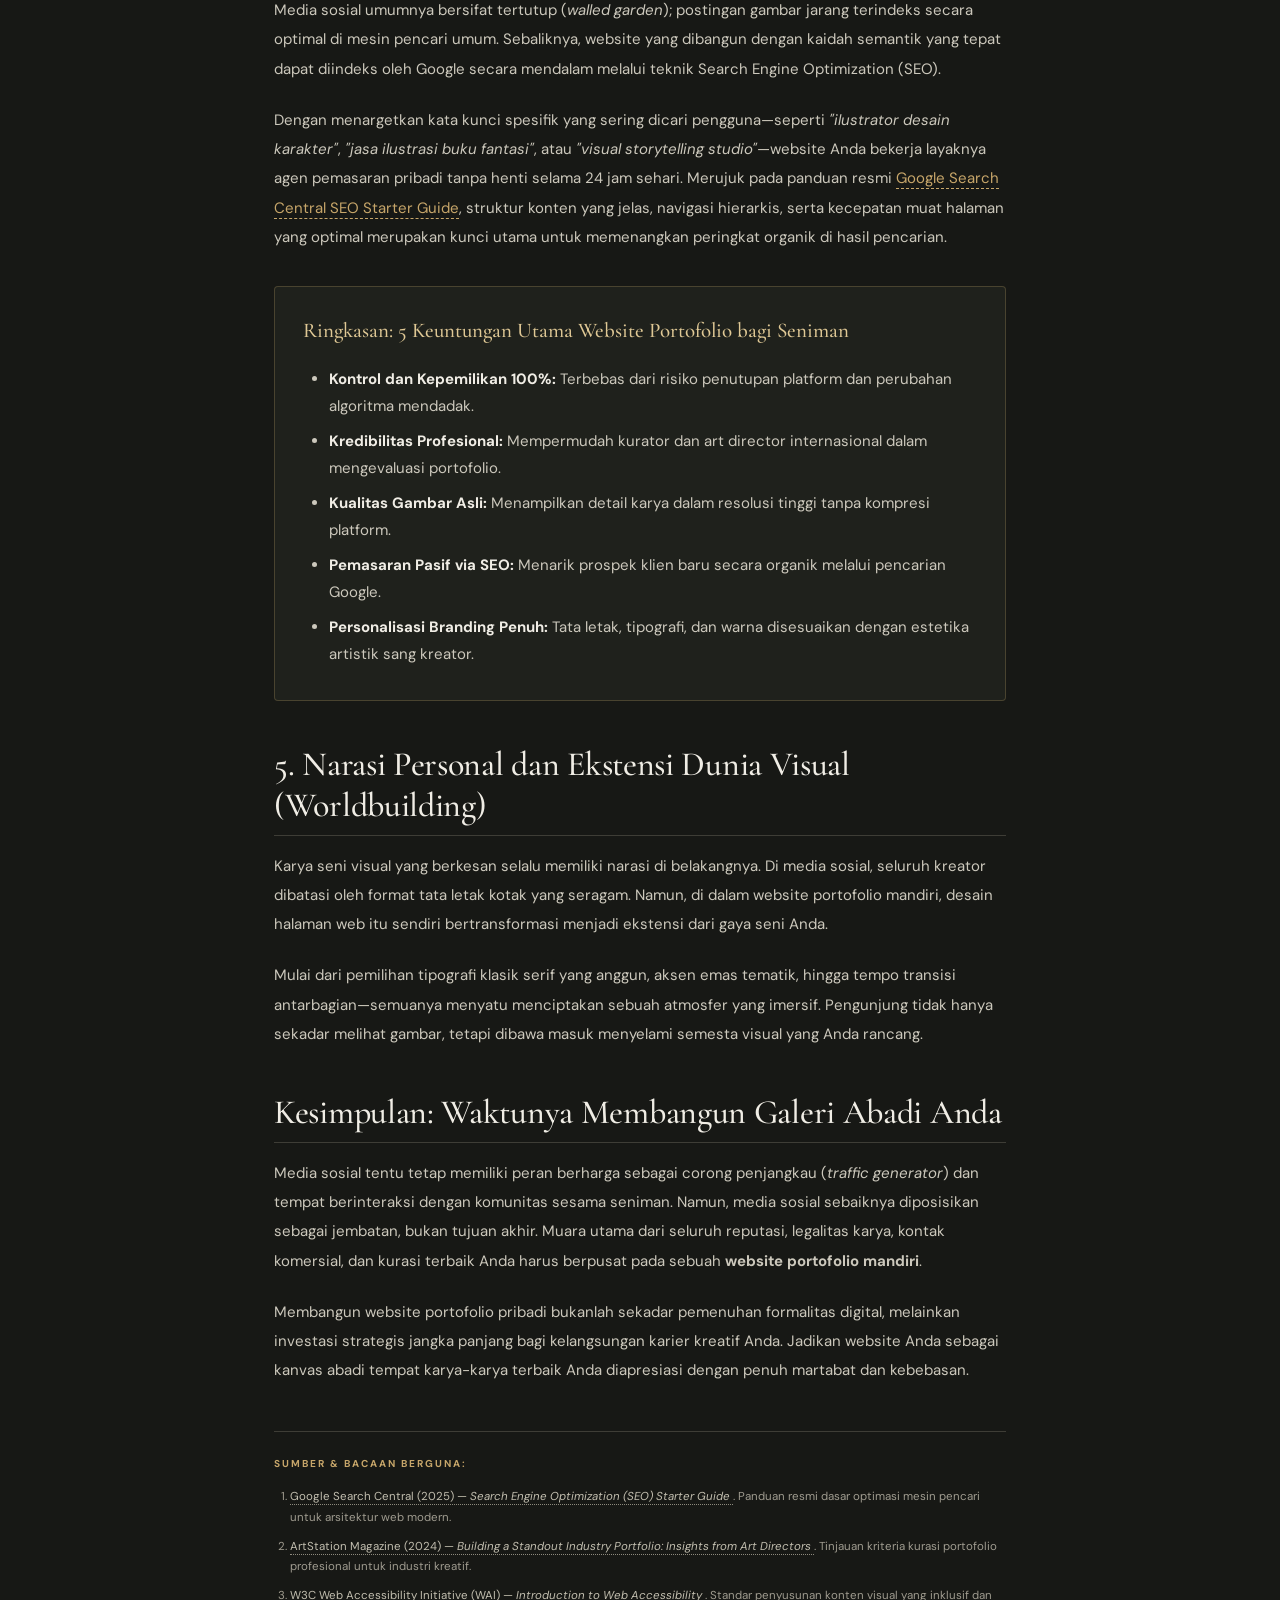
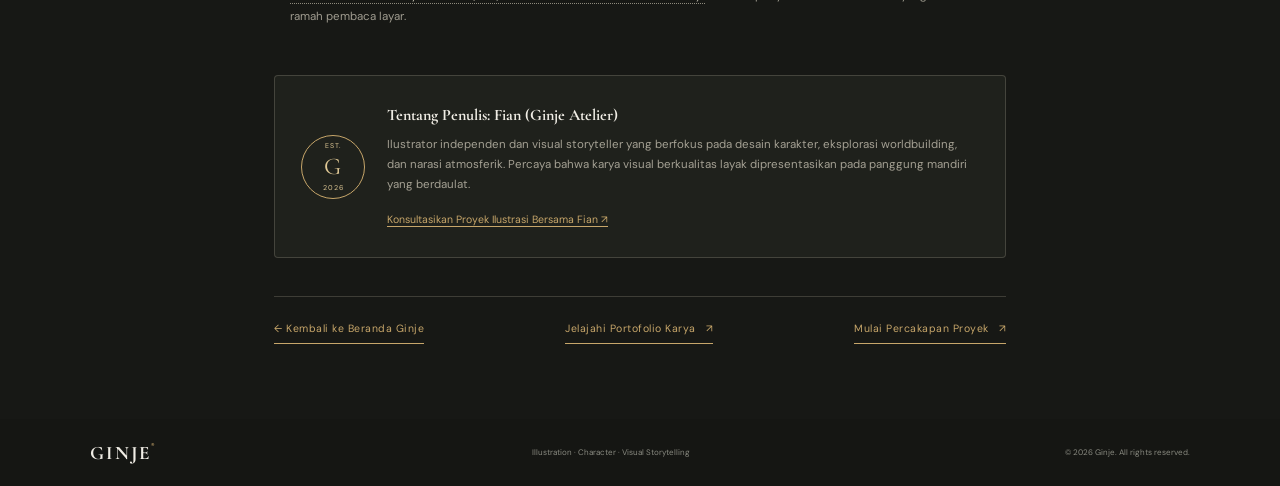
==== commit ba6947dd: "fix: sempurnakan layout editorial artikel, rapikan infografis SVG, dan selaraskan grid seksi jurnal " ====
--- a/artikel-pentingnya-website-portofolio-ilustrator.html
+++ b/artikel-pentingnya-website-portofolio-ilustrator.html
@@ -46,18 +46,16 @@
     </nav>
   </header>
 
-  <!-- Breadcrumb Navigation -->
-  <div class="breadcrumb-nav">
-    <a href="index.html">Beranda</a>
-    <span>/</span>
-    <a href="index.html#journal">Catatan & Artikel</a>
-    <span>/</span>
-    <span>Pentingnya Website Portofolio Ilustrator</span>
-  </div>
-
   <main>
     <!-- Article Hero Header -->
     <header class="article-hero-section">
+      <div class="breadcrumb-nav">
+        <a href="index.html">Beranda</a>
+        <span>/</span>
+        <a href="index.html#journal">Catatan &amp; Artikel</a>
+        <span>/</span>
+        <span>Pentingnya Website Portofolio Ilustrator</span>
+      </div>
       <div class="article-eyebrow">
         <span class="gold-line"></span> TULISAN KHUSUS · PERSPEKTIF INDUSTRI KREATIF
       </div>
@@ -68,10 +66,10 @@
         Tinjauan kritis mengenai ilusi kepemilikan di media sosial, pentingnya kedaulatan digital bagi seniman visual, dan bagaimana website portofolio mandiri menjadi aset pembeda di hadapan klien internasional.
       </p>
       <div class="article-meta-bar">
-        <div class="article-meta-item">Penulis: <strong>Fian (Ginje Atelier)</strong></div>
-        <div class="article-meta-item">Kategori: <strong>Esai Kreatif &amp; Strategi Digital</strong></div>
-        <div class="article-meta-item">Estimasi Baca: <strong>5 Menit (± 750 Kata)</strong></div>
-        <div class="article-meta-item">Topik: <strong>Pentingnya Peran Website</strong></div>
+        <div><span>Penulis</span><strong>Fian (Ginje Atelier)</strong></div>
+        <div><span>Kategori</span><strong>Esai Kreatif &amp; SEO</strong></div>
+        <div><span>Estimasi Baca</span><strong>5 Menit (± 750 Kata)</strong></div>
+        <div><span>Topik Tugas</span><strong>Pentingnya Peran Website</strong></div>
       </div>
     </header>
 
--- a/style.css
+++ b/style.css
@@ -1,200 +1,180 @@
 :root{--black:#171815;--cream:#f0ede5;--gold:#c7a66a;--gold-light:#dfc895;--muted:#aaa79c;--rule:rgba(225,216,195,.19)}
 *{box-sizing:border-box}html{scroll-behavior:smooth}body{margin:0;background:var(--black);color:var(--cream);font:14px/1.7 'DM Sans',sans-serif}a{color:inherit;text-decoration:none}.topline{min-height:32px;display:flex;justify-content:space-between;align-items:center;padding:0 7%;color:#9c998e;border-bottom:1px solid var(--rule);font-size:8px;letter-spacing:1.7px}.site-header{min-height:94px;padding:0 7%;display:flex;align-items:center;justify-content:space-between;border-bottom:1px solid var(--rule)}.brand{display:flex;align-items:flex-start;flex-wrap:wrap;width:145px;font:700 30px/1 'Cormorant Garamond',serif;letter-spacing:4px}.brand>span{color:var(--gold);font:9px 'DM Sans',sans-serif;margin:1px 0 0 4px}.brand small{flex-basis:100%;margin-top:8px;font:7px 'DM Sans',sans-serif;letter-spacing:2.2px;color:var(--muted)}nav{display:flex;align-items:center;gap:36px;color:#d0cdc3;font-size:11px}nav a:hover{color:var(--gold-light)}.nav-cta{padding:12px 0 12px 20px;border-left:1px solid var(--rule)}.nav-cta span{color:var(--gold);padding-left:12px;font-size:15px}.hero{padding:80px 7% 100px;min-height:670px;display:grid;grid-template-columns:.9fr 1.1fr;align-items:center;gap:7%;position:relative;overflow:hidden}.hero-copy{position:relative;z-index:2;padding-bottom:15px}.eyebrow,.small-gold{color:var(--gold);font-size:9px;letter-spacing:2.5px;font-weight:600}.gold-line{display:inline-block;width:29px;height:1px;margin:0 10px 3px 0;background:var(--gold)}h1,h2,h3,p{margin-top:0}h1,h2,h3{font-family:'Cormorant Garamond',serif;font-weight:500}h1{font-size:clamp(65px,7.3vw,105px);line-height:.87;letter-spacing:-2.5px;margin:30px 0}h1 em,h2 em{color:var(--gold);font-weight:400}.hero-description{color:#b8b5ab;max-width:390px;font-size:12px;line-height:2}.hero-bottom{display:flex;align-items:center;gap:35px;margin-top:45px}.round-link{display:inline-flex;align-items:center;gap:27px;padding:12px 0;border-bottom:1px solid var(--gold);font-size:11px}.round-link span{color:var(--gold);font-size:17px}.hero-bottom p{margin:0;color:var(--gold);font-size:9px;line-height:1.8;letter-spacing:1px}.hero-bottom p span{color:#858379;font-size:7px}.hero-visual{min-height:470px;height:100%;position:relative;background:#33372e;overflow:hidden}.hero-visual:before{content:'';position:absolute;inset:17px;border:1px solid #dfc89566;z-index:5;pointer-events:none}.hero-art{position:absolute;inset:0}.art-one{background:radial-gradient(circle at 63% 30%,#d1b47d 0 11%,transparent 11.3%),linear-gradient(150deg,#6b6d58,#2e3932 66%,#1c2624)}.art-two{background:#8e8c70;clip-path:polygon(0 66%,17% 50%,33% 63%,54% 24%,73% 55%,88% 39%,100% 54%,100% 100%,0 100%)}.art-three{background:linear-gradient(120deg,#333e35,#1c2825);clip-path:polygon(0 83%,22% 64%,38% 76%,59% 43%,76% 67%,100% 51%,100% 100%,0 100%)}.hero-ornament{position:absolute;z-index:2;top:42%;left:48%;transform:translate(-50%,-50%);color:#f4e5c1d6;font:italic 190px 'Cormorant Garamond',serif;text-shadow:0 4px 40px #1118}.hero-stamp{position:absolute;z-index:6;right:38px;bottom:37px;width:68px;height:68px;border:1px solid var(--gold);border-radius:50%;display:flex;flex-direction:column;justify-content:center;align-items:center;color:var(--gold-light);font-size:7px;letter-spacing:1px;line-height:1.4}.hero-stamp strong{font:26px 'Cormorant Garamond',serif}.visual-caption{position:absolute;z-index:6;bottom:24px;left:38px;font-size:7px;letter-spacing:1.6px;color:#e3d9bf}.hero-side-note{position:absolute;right:2.5%;top:50%;writing-mode:vertical-rl;color:#77766d;letter-spacing:2px;font-size:7px}.manifesto{padding:90px 7%;display:grid;grid-template-columns:.7fr 1.7fr;gap:7%;border-block:1px solid var(--rule);background:#20211d}.section-label{color:#a7a397;font-size:8px;letter-spacing:2px}.section-label span{color:var(--gold);margin-right:9px}.manifesto-content{max-width:770px}.small-gold{margin-bottom:19px}h2{font-size:clamp(42px,5vw,68px);line-height:.98;letter-spacing:-1px}.manifesto h2{max-width:700px;margin-bottom:35px}.manifesto-bottom{display:flex;align-items:end;justify-content:space-between;gap:35px}.manifesto-bottom p{max-width:420px;color:#aaa79c;font-size:11px;line-height:2;margin-bottom:0}.underlined-link{white-space:nowrap;padding-bottom:7px;border-bottom:1px solid var(--gold);font-size:10px}.underlined-link span{color:var(--gold);padding-left:15px}.works{padding:100px 7% 90px;background:var(--cream);color:var(--black)}.works .section-label{color:#77766e}.section-heading{display:flex;justify-content:space-between;align-items:end;gap:30px;margin-bottom:42px}.section-heading h2{margin:20px 0 0}.section-heading h2 em{color:#987344}.section-heading>p{max-width:250px;color:#74736a;font-size:11px;line-height:1.9;margin-bottom:5px}.work-grid{display:grid;grid-template-columns:1fr 1fr 1fr;gap:18px;align-items:start}.work-image{height:340px;display:block;position:relative;overflow:hidden;background:#b1ae98}.image-index{position:absolute;top:17px;left:17px;z-index:5;font-size:7px;letter-spacing:1.5px;color:#f5eddd}.image-title{position:absolute;z-index:5;bottom:20px;left:20px;color:#fff7e8;font:italic 26px 'Cormorant Garamond',serif}.image-open{position:absolute;z-index:5;right:18px;bottom:19px;color:var(--gold-light);font-size:18px;transition:transform .2s}.work-image:hover .image-open{transform:translate(3px,-3px)}.landscape{background:linear-gradient(155deg,#d0b78c,#7e8977 57%,#35453d)}.landscape-sun{position:absolute;width:90px;height:90px;border-radius:50%;background:#d9bc80;top:60px;right:24%}.landscape-mist{position:absolute;width:120%;height:50%;bottom:18%;left:-10%;background:#aeb19a;clip-path:polygon(0 60%,20% 22%,38% 62%,59% 0,80% 51%,100% 26%,100% 100%,0 100%)}.landscape-foreground{position:absolute;width:120%;height:45%;bottom:0;left:-10%;background:#39483c;clip-path:polygon(0 45%,18% 70%,43% 23%,64% 61%,82% 28%,100% 58%,100% 100%,0 100%)}.portrait{background:linear-gradient(145deg,#c7b6a1,#5e6659)}.portrait-halo{position:absolute;width:190px;height:190px;border:1px solid #e5d4b0;border-radius:50%;top:45px;left:50%;transform:translateX(-50%)}.portrait-head{position:absolute;z-index:2;width:68px;height:91px;top:91px;left:50%;transform:translateX(-50%);border-radius:48% 48% 44% 44%;background:#8e6850}.portrait-hair{position:absolute;z-index:3;width:93px;height:118px;top:76px;left:50%;transform:translateX(-50%);border-radius:50% 50% 35% 35%;background:#302d27;clip-path:polygon(12% 0,88% 0,100% 100%,78% 82%,70% 38%,50% 30%,29% 40%,20% 100%,0 100%)}.portrait-cloak{position:absolute;width:190px;height:190px;bottom:-42px;left:50%;transform:translateX(-50%);background:#4b5147;clip-path:polygon(32% 0,68% 0,100% 100%,0 100%)}.stilllife{background:linear-gradient(#4a5149,#a59c7e)}.still-moon{position:absolute;top:55px;right:22%;width:72px;height:72px;border-radius:50%;background:#e4d5b1}.still-window{position:absolute;bottom:0;left:25%;width:50%;height:66%;border:8px solid #c4b99a;background:#747c69}.still-figure{position:absolute;bottom:0;left:42%;width:25%;height:40%;background:#272e2a;clip-path:polygon(50% 0,66% 17%,77% 40%,100% 100%,0 100%,23% 40%,34% 17%)}.work-info{display:flex;justify-content:space-between;gap:12px;padding:16px 0 25px;border-bottom:1px solid #d2cfc5}.work-info h3{font-size:23px;margin:0 0 4px;line-height:1.2}.work-info p{color:#77766e;font-size:9px;margin:0}.work-info>span{color:#898274;font-size:6px;letter-spacing:1px;white-space:nowrap;padding-top:5px}.disclaimer{margin:25px 0 0;color:#89867c;font-size:8px}.services{padding:95px 7% 100px;background:#d9d3c5;color:#20211d}.services .section-label{color:#6f6b60}.services-grid{display:grid;grid-template-columns:.8fr 1.2fr;gap:10%;margin-top:38px}.services-intro h2{font-size:clamp(45px,5vw,66px);margin:0 0 25px}.services-intro h2 em{color:#8b6940}.services-intro>p:last-child{max-width:300px;color:#6f6b60;font-size:11px;line-height:2}.service-list{border-top:1px solid #bbb5a6}.service-row{display:grid;grid-template-columns:30px 1fr 20px;gap:18px;padding:23px 0;border-bottom:1px solid #bbb5a6}.service-number{font-size:8px;color:#96784c;padding-top:7px}.service-row h3{font-size:25px;margin:0 0 4px}.service-row p{color:#6f6b60;font-size:10px;margin:0}.service-symbol{color:#96784c;font-size:17px}.contact{position:relative;overflow:hidden;padding:85px 7% 30px;display:grid;grid-template-columns:.7fr 1.7fr;gap:7%;background:#242720}.contact-pattern{position:absolute;right:4%;top:4%;color:#c7a66a0b;font:480px/.8 'Cormorant Garamond',serif;pointer-events:none}.contact-inner{position:relative;z-index:2;max-width:680px;padding-bottom:80px}.contact-inner h2{font-size:clamp(48px,6vw,78px);margin:20px 0}.contact-inner>p:not(.small-gold){max-width:390px;color:#aaa99e;font-size:11px;line-height:2}.contact-button{display:inline-flex;align-items:center;gap:45px;margin-top:20px;padding:14px 18px;color:var(--black);background:var(--gold-light);font-size:10px}.contact-button:hover{background:#f0dfb5}.contact-button span{font-size:17px}.contact-inner small{display:block;color:#77796f;font-size:8px;margin-top:20px}.contact-footer{position:relative;z-index:2;grid-column:1/-1;display:flex;justify-content:space-between;border-top:1px solid var(--rule);padding-top:20px;color:#85867b;font-size:7px;letter-spacing:1.5px}.footer{padding:22px 7%;display:flex;align-items:center;justify-content:space-between;gap:20px;background:#151613;color:#898a80;font-size:8px}.footer p{margin:0}.footer-brand{font:700 19px 'Cormorant Garamond',serif;letter-spacing:2px;color:var(--cream)}.footer-brand span{color:var(--gold);font:7px 'DM Sans',sans-serif;vertical-align:top}
 @media(max-width:900px){.hero{gap:4%;grid-template-columns:.95fr 1.05fr;padding-top:60px}.hero-visual{min-height:410px}.hero-side-note{display:none}.work-grid{grid-template-columns:1fr 1fr}.work-wide{grid-column:span 2}.work-wide .work-image{height:350px}.manifesto-bottom{align-items:start;flex-direction:column;gap:22px}.work-info>span{display:none}}
-@media(max-width:620px){.topline{padding:8px 6%;font-size:6px;gap:12px}.topline span:last-child{text-align:right}.site-header{padding:20px 6%;align-items:flex-start;gap:15px}.brand{font-size:25px;width:110px}nav{gap:13px;justify-content:flex-end;flex-wrap:wrap;font-size:9px}nav a:nth-child(2){display:none}.nav-cta{padding:0;border:0}.nav-cta span{padding-left:4px}.hero{padding:65px 6% 75px;grid-template-columns:1fr;gap:38px}h1{font-size:clamp(68px,17vw,95px)}.hero-visual{min-height:380px}.hero-ornament{font-size:160px}.manifesto,.contact{padding:65px 6%;grid-template-columns:1fr;gap:30px}.manifesto h2{font-size:48px}.works,.services{padding:70px 6%}.section-heading{display:block}.section-heading>p{margin-top:20px}.work-grid{grid-template-columns:1fr;gap:8px}.work-wide{grid-column:auto}.work-image,.work-wide .work-image{height:350px}.work-info{margin-bottom:15px}.services-grid{grid-template-columns:1fr;gap:28px}.contact-inner{padding-bottom:35px}.contact-inner h2{font-size:53px}.contact-pattern{font-size:300px;top:25%}.contact-footer{gap:15px;font-size:6px}.footer{padding:24px 6%;display:grid;grid-template-columns:1fr 1fr;gap:12px}.footer p:last-child{grid-column:1/-1}}
-
+@media(max-width:620px){.topline{padding:8px 6%;font-size:6px;gap:12px}.topline span:last-child{text-align:right}.site-header{padding:20px 6%;align-items:flex-start;gap:15px}.brand{font-size:25px;width:110px}nav{gap:16px;justify-content:flex-end;flex-wrap:wrap;font-size:10px}.nav-cta{padding:0;border:0}.nav-cta span{padding-left:4px}.hero{padding:65px 6% 75px;grid-template-columns:1fr;gap:38px}h1{font-size:clamp(68px,17vw,95px)}.hero-visual{min-height:380px}.hero-ornament{font-size:160px}.manifesto,.contact{padding:65px 6%;grid-template-columns:1fr;gap:30px}.manifesto h2{font-size:48px}.works,.services{padding:70px 6%}.section-heading{display:block}.section-heading>p{margin-top:20px}.work-grid{grid-template-columns:1fr;gap:8px}.work-wide{grid-column:auto}.work-image,.work-wide .work-image{height:350px}.work-info{margin-bottom:15px}.services-grid{grid-template-columns:1fr;gap:28px}.contact-inner{padding-bottom:35px}.contact-inner h2{font-size:53px}.contact-pattern{font-size:300px;top:25%}.contact-footer{gap:15px;font-size:6px}.footer{padding:24px 6%;display:grid;grid-template-columns:1fr 1fr;gap:12px}.footer p:last-child{grid-column:1/-1}}
 
 /* ==========================================================
-   JOURNAL SECTION (INDEX.HTML) & ARTICLE PAGE STYLES
+   JOURNAL SECTION (INDEX.HTML) - HARMONIZED WITH ATELIER GRID
    ========================================================== */
-
-/* Journal Section on Homepage */
 .journal {
-  padding: 95px 7% 100px;
-  background: #1d1e1a;
-  border-top: 1px solid var(--rule);
-}
-.journal-grid {
+  padding: 90px 7%;
   display: grid;
-  grid-template-columns: 0.8fr 1.2fr;
-  gap: 8%;
-  margin-top: 36px;
-  align-items: start;
-}
-.journal-intro h2 {
-  font-size: clamp(40px, 4.8vw, 62px);
-  margin: 18px 0 20px;
+  grid-template-columns: 0.7fr 1.7fr;
+  gap: 7%;
+  border-block: 1px solid var(--rule);
+  background: #1c1d19;
+}
+.journal-content {
+  max-width: 770px;
+}
+.journal h2 {
+  font-size: clamp(34px, 4.2vw, 54px);
   line-height: 1.05;
-}
-.journal-intro p {
-  color: #a7a49a;
-  font-size: 12px;
-  line-height: 1.9;
-  max-width: 360px;
-}
-.journal-card {
-  background: #232620;
-  border: 1px solid var(--rule);
-  border-radius: 4px;
-  padding: 38px 36px;
-  position: relative;
-  transition: transform 0.25s ease, border-color 0.25s ease;
-}
-.journal-card:hover {
-  transform: translateY(-4px);
+  letter-spacing: -0.5px;
+  margin: 18px 0 25px;
+  color: var(--cream);
+}
+.journal h2 em {
+  color: var(--gold);
+  font-weight: 400;
+}
+.journal-bottom {
+  display: flex;
+  align-items: flex-end;
+  justify-content: space-between;
+  gap: 35px;
+}
+.journal-bottom p {
+  max-width: 440px;
+  color: #aaa79c;
+  font-size: 11.5px;
+  line-height: 2;
+  margin-bottom: 0;
+}
+.journal-actions {
+  display: flex;
+  flex-direction: column;
+  align-items: flex-end;
+  gap: 14px;
+}
+.journal-badge {
+  font-size: 8px;
+  letter-spacing: 1.5px;
+  color: var(--gold);
+  border: 1px solid rgba(199, 166, 106, 0.4);
+  padding: 4px 10px;
+  border-radius: 20px;
+  display: inline-block;
+  white-space: nowrap;
+}
+
+/* ==========================================================
+   ARTICLE PAGE TYPOGRAPHY & LAYOUT (ELEGANT EDITORIAL)
+   ========================================================== */
+.article-page {
+  background: var(--black);
+  color: var(--cream);
+}
+
+.article-hero-section {
+  max-width: 780px;
+  margin: 0 auto;
+  padding: 40px 24px 25px;
+  border-bottom: 1px solid var(--rule);
+}
+.breadcrumb-nav {
+  display: flex;
+  align-items: center;
+  gap: 8px;
+  font-size: 9.5px;
+  letter-spacing: 1px;
+  color: #8b887d;
+  margin-bottom: 22px;
+}
+.breadcrumb-nav a {
+  color: #b5b1a4;
+  border-bottom: 1px dotted transparent;
+  transition: color 0.2s;
+}
+.breadcrumb-nav a:hover {
+  color: var(--gold);
   border-color: var(--gold);
 }
-.journal-card-tag {
+.article-eyebrow {
   display: flex;
   align-items: center;
   gap: 12px;
   font-size: 9px;
-  letter-spacing: 2px;
+  letter-spacing: 2.2px;
   color: var(--gold);
   font-weight: 600;
-  margin-bottom: 16px;
-}
-.journal-card-tag span.dot {
-  width: 4px;
-  height: 4px;
-  border-radius: 50%;
-  background: var(--gold);
-}
-.journal-card h3 {
-  font-size: clamp(26px, 2.6vw, 34px);
-  line-height: 1.2;
-  margin: 0 0 16px;
-  color: var(--cream);
-}
-.journal-card h3 em {
-  color: var(--gold-light);
-  font-weight: 400;
-}
-.journal-card p {
-  color: #aba89c;
-  font-size: 12px;
-  line-height: 1.85;
-  margin-bottom: 26px;
-}
-.journal-link {
-  display: inline-flex;
-  align-items: center;
-  gap: 16px;
-  color: var(--gold);
-  border-bottom: 1px solid var(--gold);
-  padding-bottom: 6px;
-  font-size: 11px;
-  letter-spacing: 0.5px;
-  transition: gap 0.2s;
-}
-.journal-link:hover {
-  color: var(--gold-light);
-  gap: 22px;
-}
-
-/* Article Page Layout */
-.article-page {
-  background: var(--black);
-  color: var(--cream);
-}
-.breadcrumb-nav {
-  padding: 24px 7% 0;
-  display: flex;
-  align-items: center;
-  gap: 10px;
-  font-size: 10px;
-  letter-spacing: 1px;
-  color: #8b887d;
-}
-.breadcrumb-nav a {
-  color: #b5b1a4;
-  transition: color 0.2s;
-}
-.breadcrumb-nav a:hover {
-  color: var(--gold);
-}
-.article-hero-section {
-  padding: 50px 7% 40px;
-  border-bottom: 1px solid var(--rule);
-  max-width: 980px;
-  margin: 0 auto;
-}
-.article-eyebrow {
-  display: flex;
-  align-items: center;
-  gap: 12px;
-  font-size: 10px;
-  letter-spacing: 2.5px;
-  color: var(--gold);
-  font-weight: 600;
-  margin-bottom: 20px;
+  margin-bottom: 15px;
 }
 .article-title {
   font-family: 'Cormorant Garamond', Georgia, serif;
-  font-size: clamp(38px, 5.2vw, 68px);
-  line-height: 1.08;
-  letter-spacing: -1px;
-  margin: 0 0 24px;
+  font-size: clamp(30px, 4vw, 46px);
+  line-height: 1.15;
+  letter-spacing: -0.5px;
+  margin: 0 0 18px;
   color: var(--cream);
 }
 .article-title em {
   color: var(--gold);
+  font-style: italic;
   font-weight: 400;
 }
 .article-subtitle {
-  font-size: clamp(14px, 1.4vw, 17px);
-  line-height: 1.7;
-  color: #bab6a8;
-  max-width: 780px;
-  margin-bottom: 30px;
+  font-size: 14px;
+  line-height: 1.75;
+  color: #b8b4a7;
+  margin-bottom: 22px;
 }
 .article-meta-bar {
-  display: flex;
-  flex-wrap: wrap;
-  align-items: center;
-  gap: 24px;
-  padding-top: 20px;
+  display: grid;
+  grid-template-columns: repeat(auto-fit, minmax(160px, 1fr));
+  gap: 14px;
+  padding: 16px 0;
   border-top: 1px solid var(--rule);
+  font-size: 10.5px;
+  color: #928f83;
+}
+.article-meta-bar span {
+  display: block;
+  font-size: 8px;
+  letter-spacing: 1.2px;
+  color: var(--gold);
+  text-transform: uppercase;
+  margin-bottom: 3px;
+}
+.article-meta-bar strong {
+  color: var(--cream);
+  font-weight: 500;
   font-size: 11px;
-  color: #928f83;
-}
-.article-meta-item strong {
-  color: var(--cream);
-  font-weight: 500;
 }
 
 /* Article Body Content */
 .article-container {
-  max-width: 820px;
+  max-width: 780px;
   margin: 0 auto;
-  padding: 50px 7% 90px;
+  padding: 35px 24px 75px;
 }
 .article-body {
   font-size: 15px;
-  line-height: 1.9;
+  line-height: 1.95;
   color: #ccc8bc;
 }
 .article-body p {
-  margin-bottom: 24px;
+  margin-bottom: 22px;
 }
 .article-body h2 {
   font-family: 'Cormorant Garamond', Georgia, serif;
-  font-size: clamp(28px, 3.2vw, 38px);
-  color: var(--cream);
-  margin: 48px 0 18px;
+  font-size: clamp(26px, 3vw, 34px);
+  color: var(--cream);
+  margin: 44px 0 16px;
   line-height: 1.2;
-  letter-spacing: -0.5px;
+  letter-spacing: -0.3px;
   border-bottom: 1px solid var(--rule);
-  padding-bottom: 10px;
+  padding-bottom: 8px;
 }
 .article-body h2 em {
   color: var(--gold);
+  font-weight: 400;
 }
 .article-body h3 {
   font-family: 'Cormorant Garamond', Georgia, serif;
-  font-size: 24px;
+  font-size: 22px;
   color: var(--gold-light);
-  margin: 32px 0 14px;
+  margin: 28px 0 12px;
 }
 .article-body a {
   color: var(--gold);
@@ -206,72 +186,73 @@
   border-bottom-style: solid;
 }
 .article-body ul, .article-body ol {
-  margin: 0 0 28px 20px;
-  padding-left: 10px;
+  margin: 0 0 24px 18px;
+  padding-left: 8px;
 }
 .article-body li {
-  margin-bottom: 10px;
+  margin-bottom: 8px;
   line-height: 1.8;
 }
 .article-body li strong {
   color: var(--cream);
 }
 .article-callout {
-  background: #20231d;
-  border-left: 3px solid var(--gold);
-  border-radius: 0 6px 6px 0;
-  padding: 24px 28px;
-  margin: 36px 0;
+  background: #1f211b;
+  border-left: 2px solid var(--gold);
+  padding: 22px 26px;
+  margin: 32px 0;
   position: relative;
 }
 .article-callout p {
   margin-bottom: 0;
-  font-size: 15px;
+  font-family: 'Cormorant Garamond', Georgia, serif;
+  font-size: 19px;
   font-style: italic;
   color: #dfdbcd;
-  line-height: 1.8;
+  line-height: 1.6;
 }
 .article-callout cite {
   display: block;
   margin-top: 10px;
-  font-size: 11px;
+  font-family: 'DM Sans', sans-serif;
+  font-size: 9px;
   letter-spacing: 1.5px;
   font-style: normal;
   color: var(--gold);
   text-transform: uppercase;
 }
 .article-figure {
-  margin: 40px 0;
-  background: #1e201b;
+  margin: 36px 0;
+  background: #191b16;
   border: 1px solid var(--rule);
-  border-radius: 6px;
-  padding: 16px;
-  overflow: hidden;
+  border-radius: 4px;
+  padding: 14px;
 }
 .article-figure img, .article-figure svg {
   display: block;
   width: 100%;
   height: auto;
-  border-radius: 4px;
+  border-radius: 2px;
 }
 .article-figure figcaption {
   margin-top: 12px;
-  font-size: 11px;
+  font-size: 10.5px;
   color: #9c998e;
   text-align: center;
-  letter-spacing: 0.5px;
+  letter-spacing: 0.4px;
 }
 .article-highlight-box {
-  background: linear-gradient(135deg, #242720 0%, #1c1e18 100%);
-  border: 1px solid #4a4536;
-  border-radius: 6px;
-  padding: 30px;
-  margin: 40px 0;
+  background: #1f211c;
+  border: 1px solid rgba(199, 166, 106, 0.25);
+  border-radius: 4px;
+  padding: 24px 28px;
+  margin: 34px 0;
 }
 .article-highlight-box h3 {
   margin-top: 0;
-  margin-bottom: 16px;
+  margin-bottom: 14px;
   color: var(--gold-light);
+  font-size: 21px;
 }
 .article-highlight-box ul {
   margin-bottom: 0;
@@ -279,22 +260,22 @@
 
 /* Reference Box */
 .article-references {
-  margin-top: 50px;
-  padding-top: 25px;
+  margin-top: 45px;
+  padding-top: 22px;
   border-top: 1px solid var(--rule);
 }
 .article-references h4 {
   font-family: 'DM Sans', sans-serif;
-  font-size: 11px;
+  font-size: 10px;
   letter-spacing: 2px;
   text-transform: uppercase;
   color: var(--gold);
-  margin: 0 0 16px;
+  margin: 0 0 14px;
 }
 .article-references ol {
-  font-size: 12px;
+  font-size: 11.5px;
   color: #9f9b8f;
-  margin-left: 18px;
+  margin-left: 16px;
   padding-left: 0;
 }
 .article-references li {
@@ -307,19 +288,19 @@
 
 /* Author Box */
 .article-author-card {
-  margin-top: 60px;
-  background: #20221c;
+  margin-top: 48px;
+  background: #1f211c;
   border: 1px solid var(--rule);
-  border-radius: 6px;
-  padding: 32px;
+  border-radius: 4px;
+  padding: 24px 26px;
   display: grid;
-  grid-template-columns: 80px 1fr;
-  gap: 24px;
+  grid-template-columns: 66px 1fr;
+  gap: 20px;
   align-items: center;
 }
 .author-stamp {
-  width: 74px;
-  height: 74px;
+  width: 64px;
+  height: 64px;
   border: 1px solid var(--gold);
   border-radius: 50%;
   display: flex;
@@ -327,60 +308,76 @@
   justify-content: center;
   align-items: center;
   color: var(--gold-light);
-  font-size: 8px;
+  font-size: 7px;
   letter-spacing: 1px;
 }
 .author-stamp strong {
-  font: 30px 'Cormorant Garamond', serif;
+  font: 24px 'Cormorant Garamond', serif;
 }
 .author-info h4 {
-  margin: 0 0 6px;
-  font-size: 18px;
+  margin: 0 0 4px;
+  font-size: 16px;
   font-family: 'Cormorant Garamond', serif;
   color: var(--cream);
 }
 .author-info p {
-  margin: 0 0 14px;
-  font-size: 12px;
+  margin: 0 0 10px;
+  font-size: 11.5px;
   color: #a4a093;
   line-height: 1.7;
 }
 .author-info a {
-  font-size: 11px;
+  font-size: 10.5px;
   color: var(--gold);
   border-bottom: 1px solid var(--gold);
 }
 
 /* Bottom CTA Navigation */
 .article-cta-nav {
-  margin-top: 50px;
-  padding-top: 30px;
+  margin-top: 38px;
+  padding-top: 22px;
   border-top: 1px solid var(--rule);
   display: flex;
   justify-content: space-between;
   align-items: center;
   flex-wrap: wrap;
-  gap: 20px;
+  gap: 16px;
 }
 .article-cta-nav a {
   display: inline-flex;
   align-items: center;
-  gap: 12px;
-  font-size: 11px;
-  letter-spacing: 1px;
+  gap: 10px;
+  font-size: 10.5px;
+  letter-spacing: 0.5px;
   color: var(--gold);
   border-bottom: 1px solid var(--gold);
-  padding-bottom: 4px;
-}
-
-@media(max-width: 768px) {
-  .journal-grid {
+  padding-bottom: 3px;
+}
+
+@media(max-width: 900px) {
+  .journal {
     grid-template-columns: 1fr;
-    gap: 30px;
-  }
+    gap: 25px;
+    padding: 65px 6%;
+  }
+  .journal-bottom {
+    flex-direction: column;
+    align-items: flex-start;
+    gap: 20px;
+  }
+  .journal-actions {
+    align-items: flex-start;
+  }
+}
+
+@media(max-width: 620px) {
   .article-author-card {
     grid-template-columns: 1fr;
     text-align: center;
     justify-items: center;
   }
-}
+  .article-cta-nav {
+    flex-direction: column;
+    align-items: flex-start;
+  }
+}
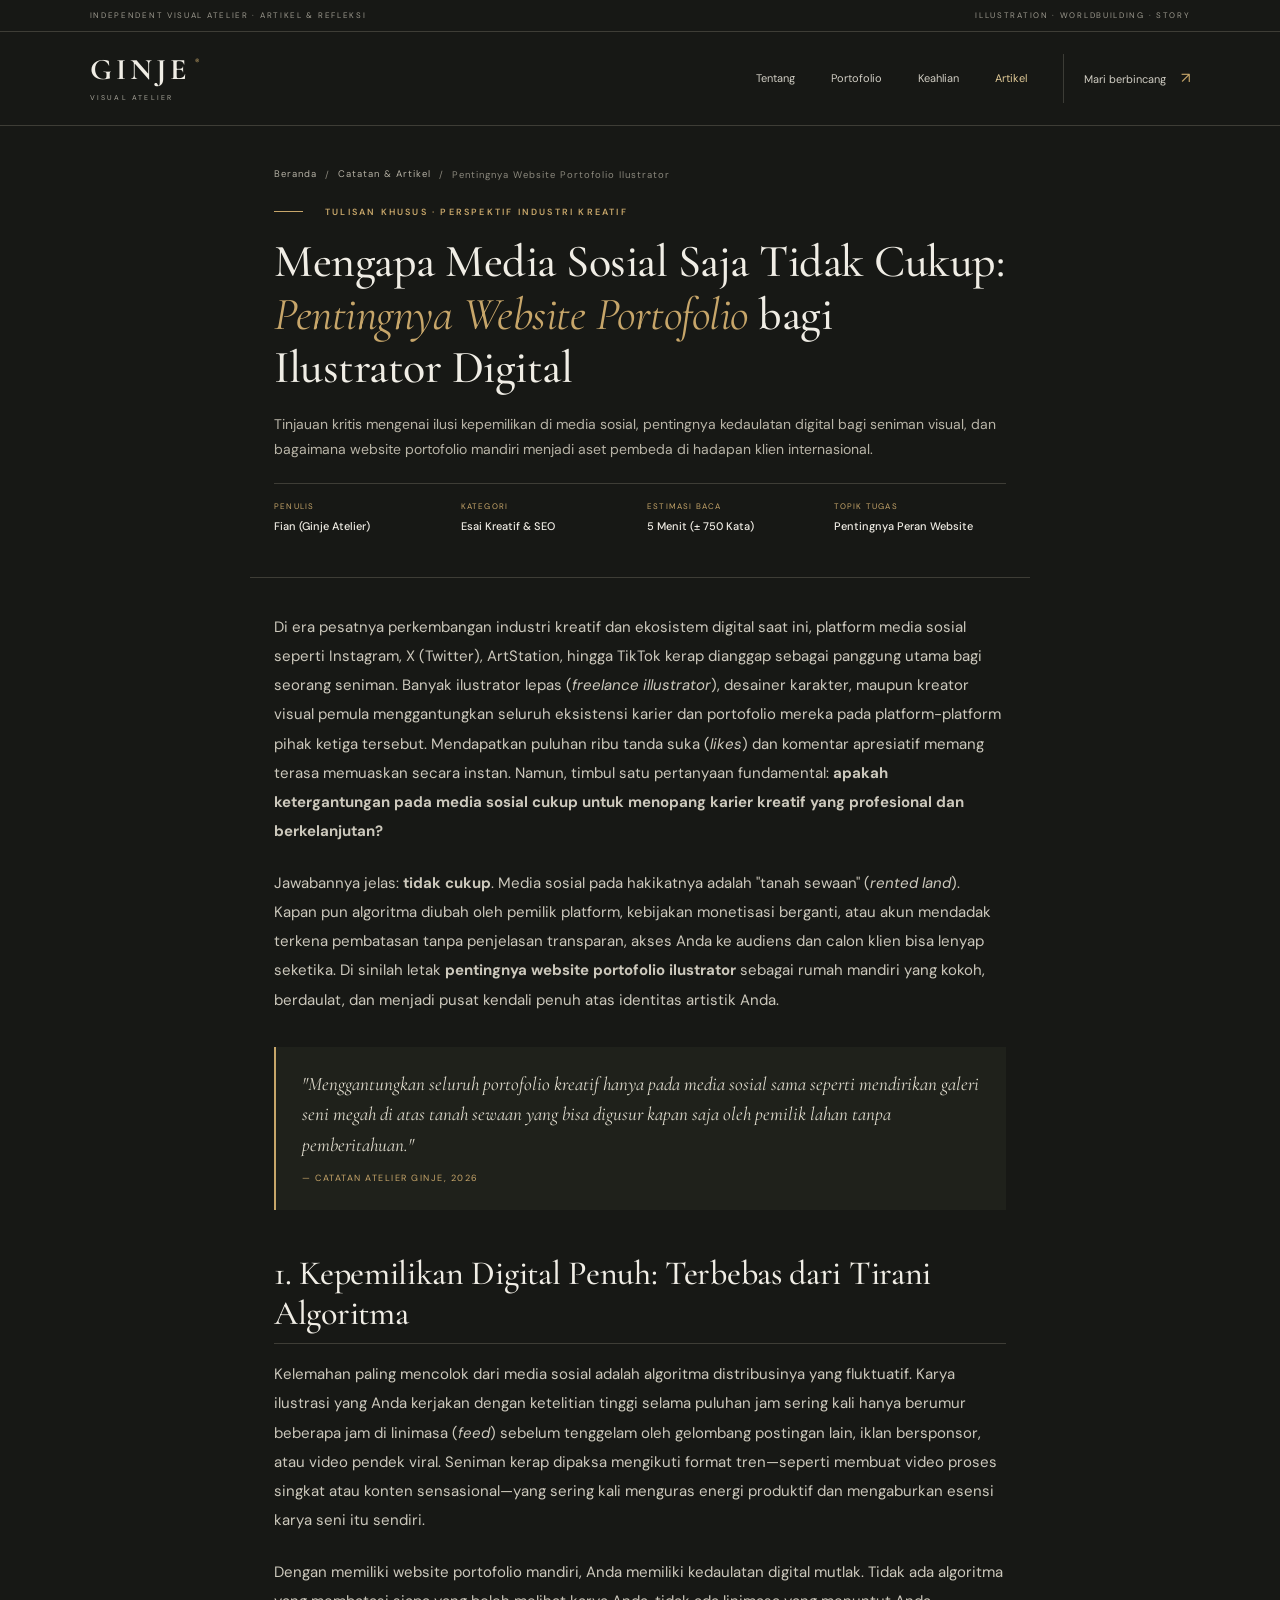
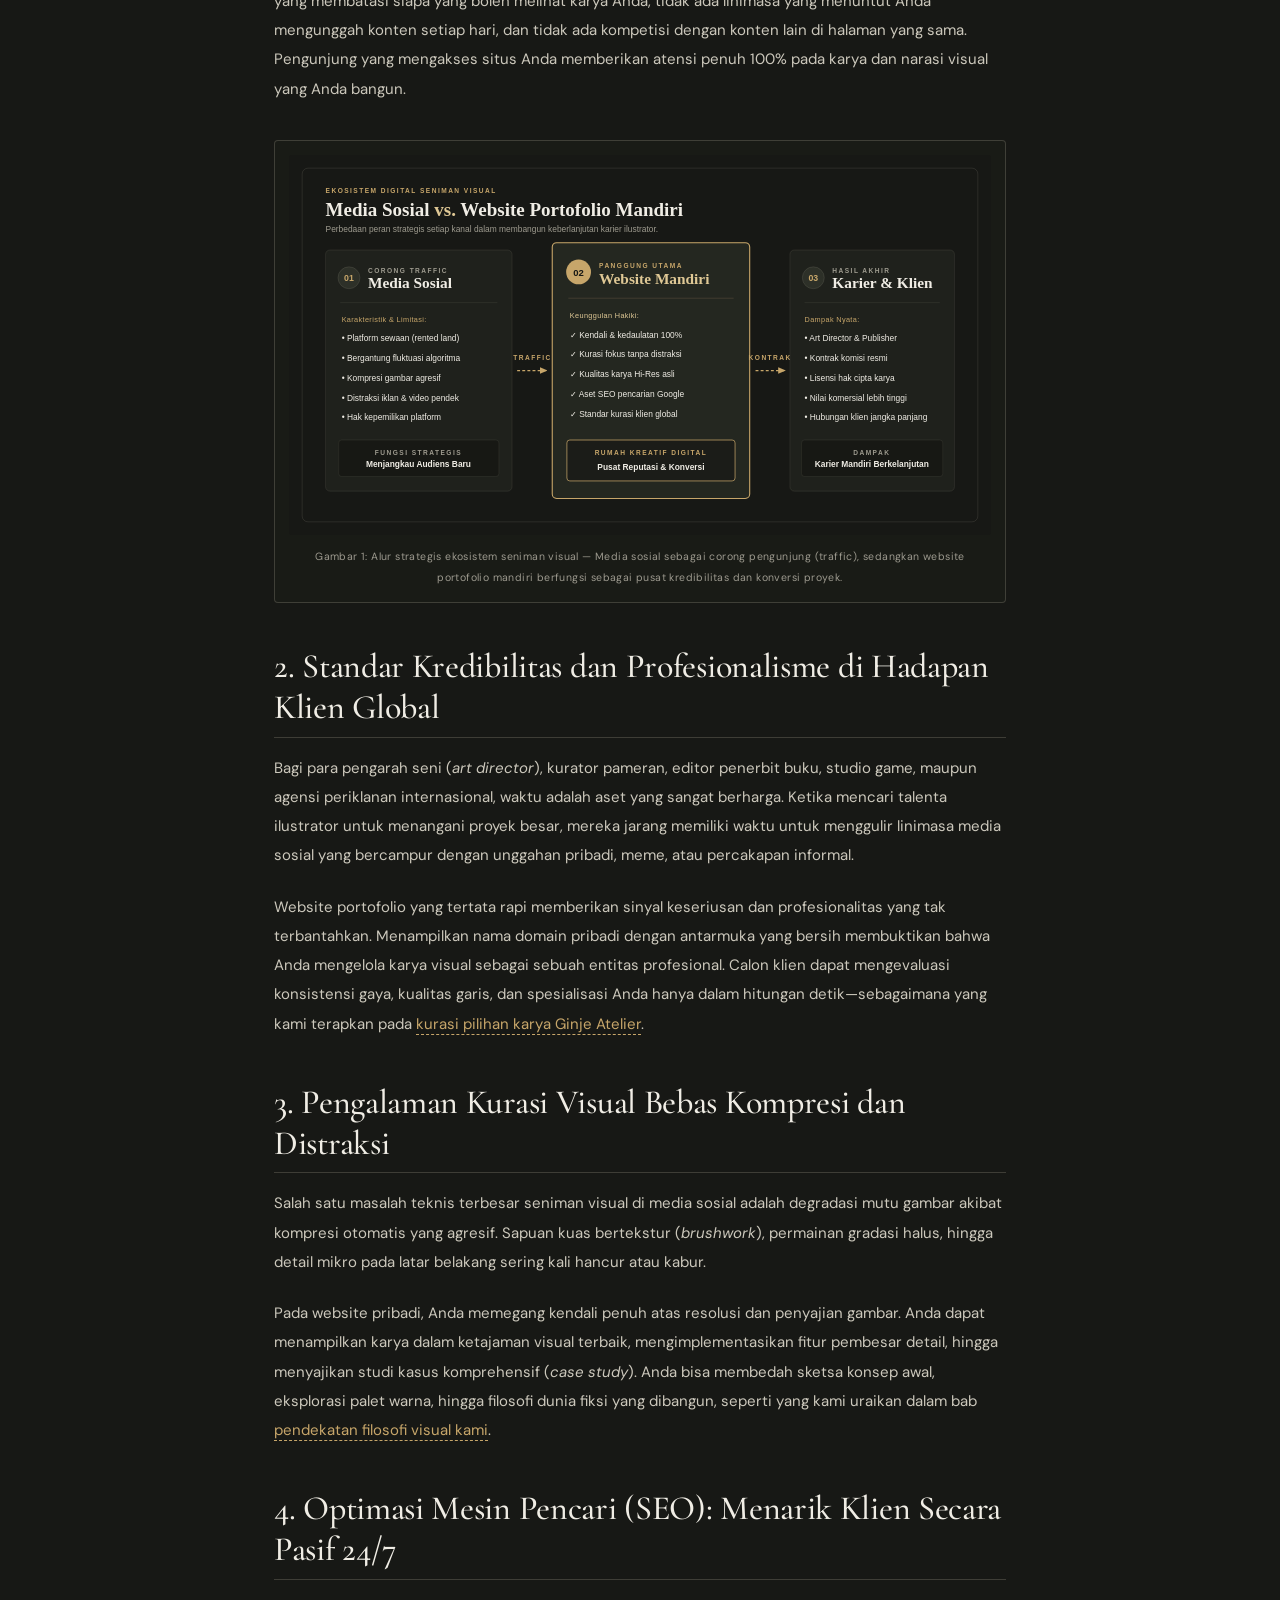
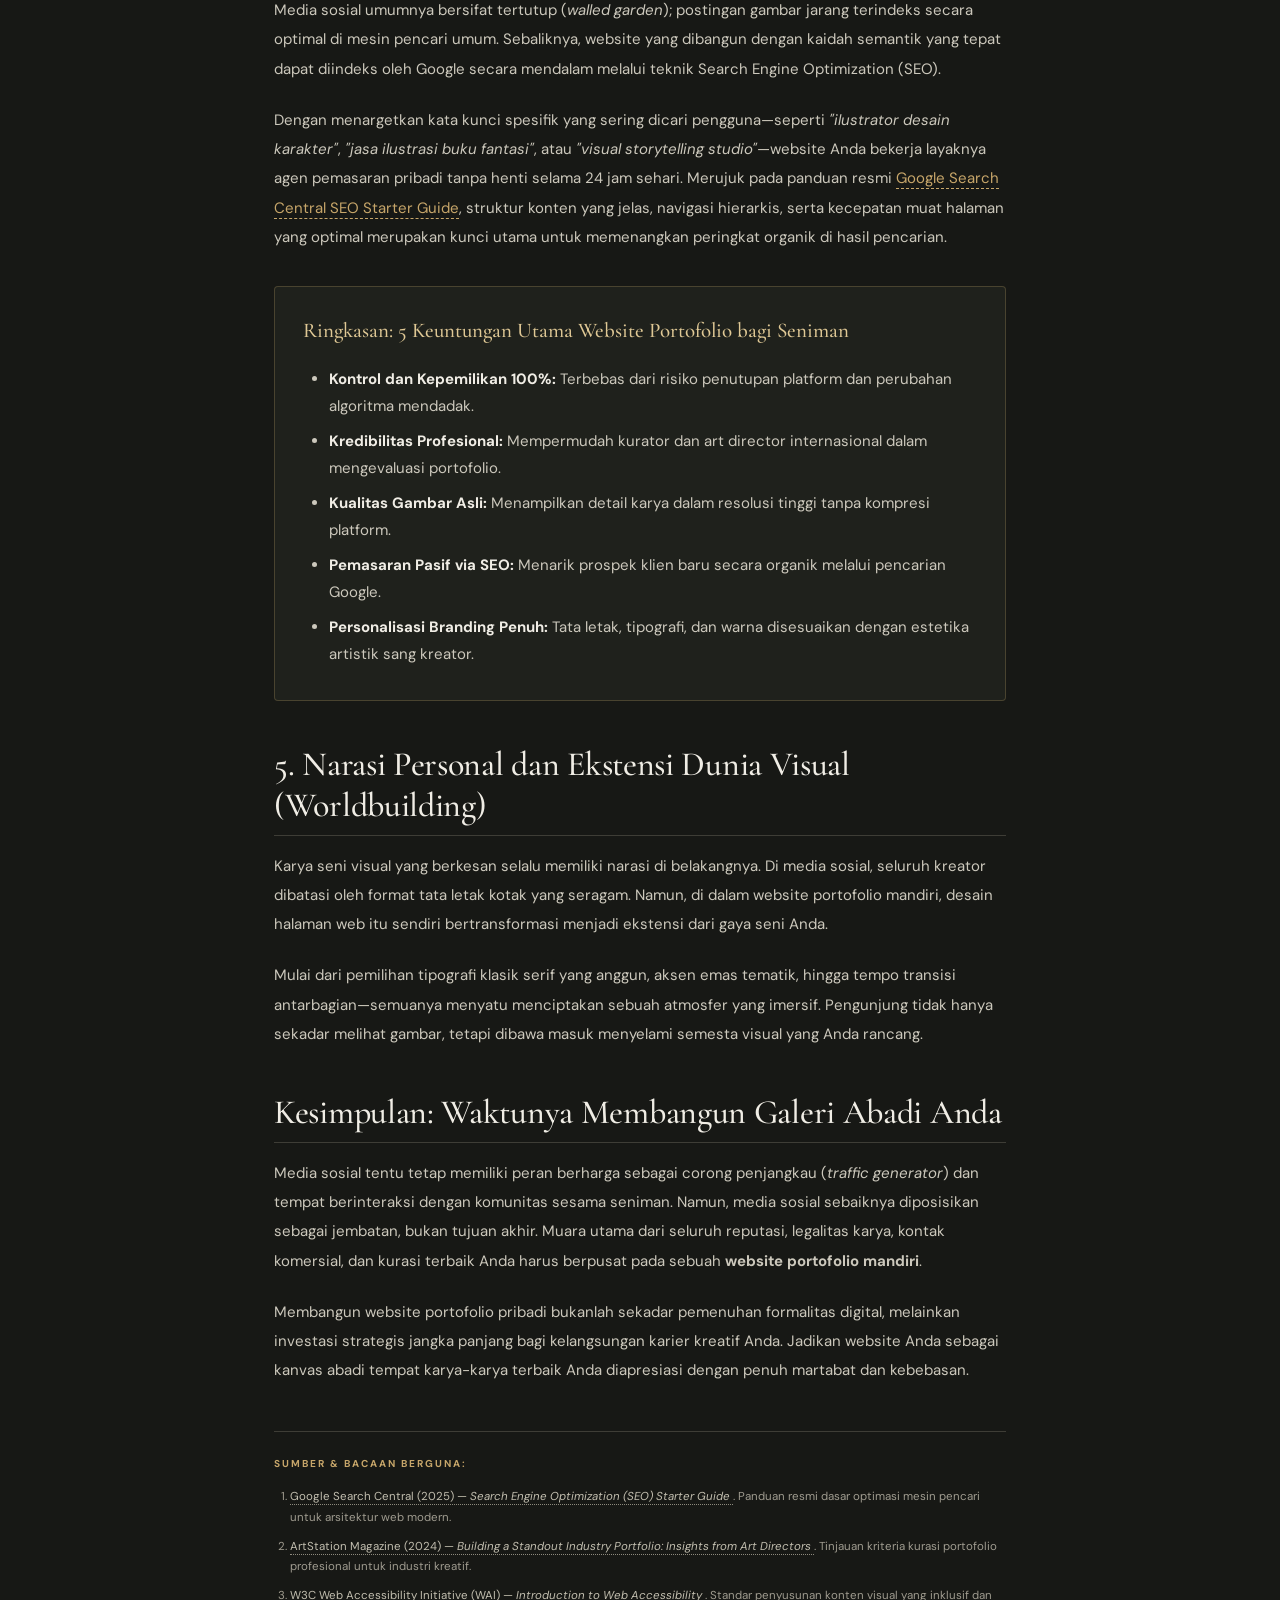
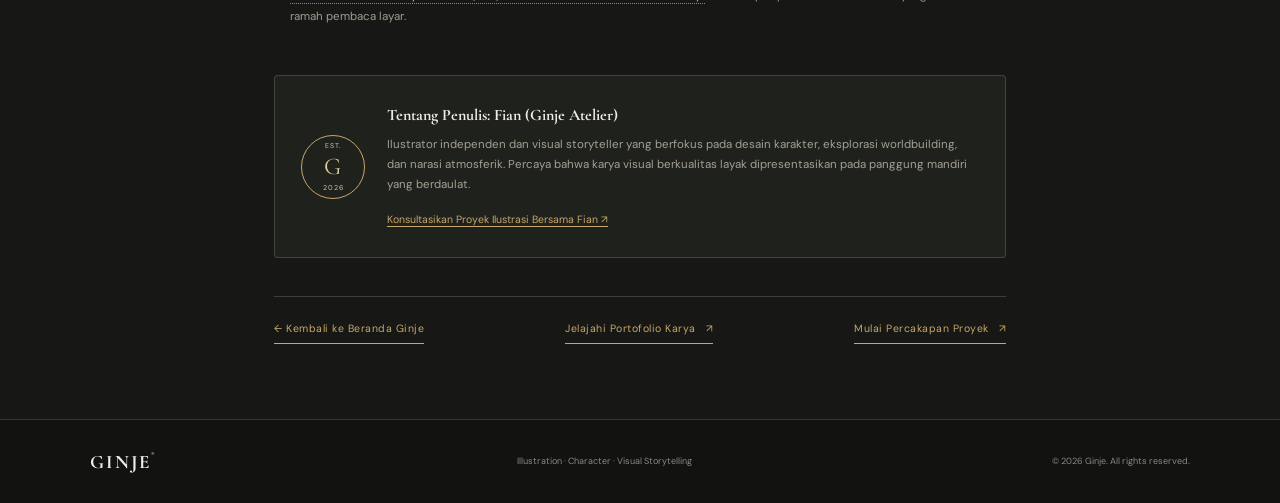
==== commit 8717f820: "perf(seo): resolve all 6 audit items with WebP images, nofollow on bot-gated links, expanded interna" ====
--- a/artikel-pentingnya-website-portofolio-ilustrator.html
+++ b/artikel-pentingnya-website-portofolio-ilustrator.html
@@ -5,20 +5,71 @@
   <meta name="viewport" content="width=device-width, initial-scale=1.0">
   
   <!-- SEO Primary Meta Tags -->
-  <title>Pentingnya Website Portofolio bagi Ilustrator & Seniman Visual — Ginje</title>
-  <meta name="title" content="Pentingnya Website Portofolio bagi Ilustrator & Seniman Visual — Ginje">
-  <meta name="description" content="Mengapa media sosial saja tidak cukup? Pelajari pentingnya website portofolio bagi ilustrator dan seniman visual untuk membangun kredibilitas, kurasi karya bebas algoritma, dan menarik klien global.">
+  <title>Pentingnya Website Portofolio bagi Ilustrator &amp; Seniman Visual — Ginje</title>
+  <meta name="title" content="Pentingnya Website Portofolio bagi Ilustrator &amp; Seniman Visual — Ginje">
+  <meta name="description" content="Mengapa media sosial tidak cukup? Pelajari pentingnya website portofolio bagi ilustrator untuk membangun kredibilitas mandiri dan menarik klien global.">
   <meta name="keywords" content="pentingnya website portofolio ilustrator, website portofolio ilustrator, portofolio digital artist, portofolio seniman visual, manfaat website pribadi, ginje atelier">
   <meta name="author" content="Fian — Ginje Visual Atelier">
-  <meta name="robots" content="index, follow">
+  <meta name="robots" content="index, follow, max-image-preview:large, max-snippet:-1, max-video-preview:-1">
   <link rel="canonical" href="https://arfianafandi.github.io/Website-Portofolio/artikel-pentingnya-website-portofolio-ilustrator.html">
 
+  <!-- Favicon (Google Search & Multi-device) -->
+  <link rel="icon" type="image/x-icon" href="favicon.ico">
+  <link rel="icon" type="image/png" sizes="48x48" href="assets/favicon-48x48.png">
+  <link rel="icon" type="image/png" sizes="32x32" href="assets/favicon-32x32.png">
+  <link rel="icon" type="image/png" sizes="16x16" href="assets/favicon-16x16.png">
+  <link rel="icon" type="image/png" sizes="192x192" href="assets/android-chrome-192x192.png">
+  <link rel="apple-touch-icon" sizes="180x180" href="assets/apple-touch-icon.png">
+
   <!-- Open Graph / Facebook -->
+  <meta property="og:locale" content="id_ID">
   <meta property="og:type" content="article">
   <meta property="og:url" content="https://arfianafandi.github.io/Website-Portofolio/artikel-pentingnya-website-portofolio-ilustrator.html">
-  <meta property="og:title" content="Pentingnya Website Portofolio bagi Ilustrator & Seniman Visual — Ginje">
-  <meta property="og:description" content="Mengapa media sosial saja tidak cukup? Pelajari pentingnya website portofolio bagi ilustrator dan seniman visual untuk membangun kredibilitas dan kendali penuh atas karya.">
+  <meta property="og:title" content="Pentingnya Website Portofolio bagi Ilustrator &amp; Seniman Visual — Ginje">
+  <meta property="og:description" content="Mengapa media sosial tidak cukup? Pelajari pentingnya website portofolio bagi ilustrator untuk membangun kredibilitas mandiri dan menarik klien global.">
   <meta property="og:site_name" content="Ginje Visual Atelier">
+  <meta property="og:image" content="https://arfianafandi.github.io/Website-Portofolio/assets/android-chrome-512x512.png">
+  <meta property="og:image:width" content="512">
+  <meta property="og:image:height" content="512">
+  <meta property="og:image:alt" content="Infografis Peran Website Portofolio Ginje Atelier">
+
+  <!-- Twitter Card -->
+  <meta name="twitter:card" content="summary_large_image">
+  <meta name="twitter:title" content="Pentingnya Website Portofolio bagi Ilustrator &amp; Seniman Visual — Ginje">
+  <meta name="twitter:description" content="Mengapa media sosial tidak cukup? Pelajari pentingnya website portofolio bagi ilustrator untuk membangun kredibilitas mandiri dan menarik klien global.">
+  <meta name="twitter:image" content="https://arfianafandi.github.io/Website-Portofolio/assets/android-chrome-512x512.png">
+
+  <!-- Structured Data (Schema.org Article) -->
+  <script type="application/ld+json">
+  {
+    "@context": "https://schema.org",
+    "@type": "BlogPosting",
+    "mainEntityOfPage": {
+      "@type": "WebPage",
+      "@id": "https://arfianafandi.github.io/Website-Portofolio/artikel-pentingnya-website-portofolio-ilustrator.html"
+    },
+    "headline": "Mengapa Media Sosial Saja Tidak Cukup: Pentingnya Website Portofolio bagi Ilustrator Digital",
+    "description": "Tinjauan kritis mengenai kedaulatan seniman visual, ilusi kepemilikan di media sosial, dan peran website portofolio mandiri.",
+    "image": "https://arfianafandi.github.io/Website-Portofolio/assets/android-chrome-512x512.png",
+    "author": {
+      "@type": "Person",
+      "name": "Fian",
+      "jobTitle": "Ilustrator & Visual Storyteller",
+      "url": "https://arfianafandi.github.io/Website-Portofolio/"
+    },
+    "publisher": {
+      "@type": "Organization",
+      "name": "Ginje Visual Atelier",
+      "logo": {
+        "@type": "ImageObject",
+        "url": "https://arfianafandi.github.io/Website-Portofolio/assets/android-chrome-192x192.png"
+      }
+    },
+    "datePublished": "2026-11-08",
+    "dateModified": "2026-11-16",
+    "inLanguage": "id-ID"
+  }
+  </script>
 
   <!-- Fonts & Stylesheet -->
   <link rel="preconnect" href="https://fonts.googleapis.com">
@@ -102,7 +153,7 @@
 
         <!-- Infografis Relevan -->
         <figure class="article-figure">
-          <img src="assets/infografis-peran-website-portofolio.svg" alt="Infografis perbandingan peran media sosial sebagai corong traffic vs website portofolio sebagai pusat kredibilitas seniman visual" width="900" height="480" loading="lazy">
+          <img src="assets/infografis-peran-website-portofolio.svg" alt="Infografis perbandingan peran media sosial sebagai corong traffic vs website portofolio sebagai pusat kredibilitas seniman visual" width="900" height="480" loading="lazy" decoding="async">
           <figcaption>Gambar 1: Alur strategis ekosistem seniman visual — Media sosial sebagai corong pengunjung (traffic), sedangkan website portofolio mandiri berfungsi sebagai pusat kredibilitas dan konversi proyek.</figcaption>
         </figure>
 
--- a/style.css
+++ b/style.css
@@ -1,7 +1,7 @@
 :root{--black:#171815;--cream:#f0ede5;--gold:#c7a66a;--gold-light:#dfc895;--muted:#aaa79c;--rule:rgba(225,216,195,.19)}
 *{box-sizing:border-box}html{scroll-behavior:smooth}body{margin:0;background:var(--black);color:var(--cream);font:14px/1.7 'DM Sans',sans-serif}a{color:inherit;text-decoration:none}.topline{min-height:32px;display:flex;justify-content:space-between;align-items:center;padding:0 7%;color:#9c998e;border-bottom:1px solid var(--rule);font-size:8px;letter-spacing:1.7px}.site-header{min-height:94px;padding:0 7%;display:flex;align-items:center;justify-content:space-between;border-bottom:1px solid var(--rule)}.brand{display:flex;align-items:flex-start;flex-wrap:wrap;width:145px;font:700 30px/1 'Cormorant Garamond',serif;letter-spacing:4px}.brand>span{color:var(--gold);font:9px 'DM Sans',sans-serif;margin:1px 0 0 4px}.brand small{flex-basis:100%;margin-top:8px;font:7px 'DM Sans',sans-serif;letter-spacing:2.2px;color:var(--muted)}nav{display:flex;align-items:center;gap:36px;color:#d0cdc3;font-size:11px}nav a:hover{color:var(--gold-light)}.nav-cta{padding:12px 0 12px 20px;border-left:1px solid var(--rule)}.nav-cta span{color:var(--gold);padding-left:12px;font-size:15px}.hero{padding:80px 7% 100px;min-height:670px;display:grid;grid-template-columns:.9fr 1.1fr;align-items:center;gap:7%;position:relative;overflow:hidden}.hero-copy{position:relative;z-index:2;padding-bottom:15px}.eyebrow,.small-gold{color:var(--gold);font-size:9px;letter-spacing:2.5px;font-weight:600}.gold-line{display:inline-block;width:29px;height:1px;margin:0 10px 3px 0;background:var(--gold)}h1,h2,h3,p{margin-top:0}h1,h2,h3{font-family:'Cormorant Garamond',serif;font-weight:500}h1{font-size:clamp(65px,7.3vw,105px);line-height:.87;letter-spacing:-2.5px;margin:30px 0}h1 em,h2 em{color:var(--gold);font-weight:400}.hero-description{color:#b8b5ab;max-width:390px;font-size:12px;line-height:2}.hero-bottom{display:flex;align-items:center;gap:35px;margin-top:45px}.round-link{display:inline-flex;align-items:center;gap:27px;padding:12px 0;border-bottom:1px solid var(--gold);font-size:11px}.round-link span{color:var(--gold);font-size:17px}.hero-bottom p{margin:0;color:var(--gold);font-size:9px;line-height:1.8;letter-spacing:1px}.hero-bottom p span{color:#858379;font-size:7px}.hero-visual{min-height:470px;height:100%;position:relative;background:#33372e;overflow:hidden}.hero-visual:before{content:'';position:absolute;inset:17px;border:1px solid #dfc89566;z-index:5;pointer-events:none}.hero-art{position:absolute;inset:0}.art-one{background:radial-gradient(circle at 63% 30%,#d1b47d 0 11%,transparent 11.3%),linear-gradient(150deg,#6b6d58,#2e3932 66%,#1c2624)}.art-two{background:#8e8c70;clip-path:polygon(0 66%,17% 50%,33% 63%,54% 24%,73% 55%,88% 39%,100% 54%,100% 100%,0 100%)}.art-three{background:linear-gradient(120deg,#333e35,#1c2825);clip-path:polygon(0 83%,22% 64%,38% 76%,59% 43%,76% 67%,100% 51%,100% 100%,0 100%)}.hero-ornament{position:absolute;z-index:2;top:42%;left:48%;transform:translate(-50%,-50%);color:#f4e5c1d6;font:italic 190px 'Cormorant Garamond',serif;text-shadow:0 4px 40px #1118}.hero-stamp{position:absolute;z-index:6;right:38px;bottom:37px;width:68px;height:68px;border:1px solid var(--gold);border-radius:50%;display:flex;flex-direction:column;justify-content:center;align-items:center;color:var(--gold-light);font-size:7px;letter-spacing:1px;line-height:1.4}.hero-stamp strong{font:26px 'Cormorant Garamond',serif}.visual-caption{position:absolute;z-index:6;bottom:24px;left:38px;font-size:7px;letter-spacing:1.6px;color:#e3d9bf}.hero-side-note{position:absolute;right:2.5%;top:50%;writing-mode:vertical-rl;color:#77766d;letter-spacing:2px;font-size:7px}.manifesto{padding:90px 7%;display:grid;grid-template-columns:.7fr 1.7fr;gap:7%;border-block:1px solid var(--rule);background:#20211d}.section-label{color:#a7a397;font-size:8px;letter-spacing:2px}.section-label span{color:var(--gold);margin-right:9px}.manifesto-content{max-width:770px}.small-gold{margin-bottom:19px}h2{font-size:clamp(42px,5vw,68px);line-height:.98;letter-spacing:-1px}.manifesto h2{max-width:700px;margin-bottom:35px}.manifesto-bottom{display:flex;align-items:end;justify-content:space-between;gap:35px}.manifesto-bottom p{max-width:420px;color:#aaa79c;font-size:11px;line-height:2;margin-bottom:0}.underlined-link{white-space:nowrap;padding-bottom:7px;border-bottom:1px solid var(--gold);font-size:10px}.underlined-link span{color:var(--gold);padding-left:15px}.works{padding:100px 7% 90px;background:var(--cream);color:var(--black)}.works .section-label{color:#77766e}.section-heading{display:flex;justify-content:space-between;align-items:end;gap:30px;margin-bottom:42px}.section-heading h2{margin:20px 0 0}.section-heading h2 em{color:#987344}.section-heading>p{max-width:250px;color:#74736a;font-size:11px;line-height:1.9;margin-bottom:5px}.work-grid{display:grid;grid-template-columns:1fr 1fr 1fr;gap:18px;align-items:start}.work-image{height:340px;display:block;position:relative;overflow:hidden;background:#b1ae98}.image-index{position:absolute;top:17px;left:17px;z-index:5;font-size:7px;letter-spacing:1.5px;color:#f5eddd}.image-title{position:absolute;z-index:5;bottom:20px;left:20px;color:#fff7e8;font:italic 26px 'Cormorant Garamond',serif}.image-open{position:absolute;z-index:5;right:18px;bottom:19px;color:var(--gold-light);font-size:18px;transition:transform .2s}.work-image:hover .image-open{transform:translate(3px,-3px)}.landscape{background:linear-gradient(155deg,#d0b78c,#7e8977 57%,#35453d)}.landscape-sun{position:absolute;width:90px;height:90px;border-radius:50%;background:#d9bc80;top:60px;right:24%}.landscape-mist{position:absolute;width:120%;height:50%;bottom:18%;left:-10%;background:#aeb19a;clip-path:polygon(0 60%,20% 22%,38% 62%,59% 0,80% 51%,100% 26%,100% 100%,0 100%)}.landscape-foreground{position:absolute;width:120%;height:45%;bottom:0;left:-10%;background:#39483c;clip-path:polygon(0 45%,18% 70%,43% 23%,64% 61%,82% 28%,100% 58%,100% 100%,0 100%)}.portrait{background:linear-gradient(145deg,#c7b6a1,#5e6659)}.portrait-halo{position:absolute;width:190px;height:190px;border:1px solid #e5d4b0;border-radius:50%;top:45px;left:50%;transform:translateX(-50%)}.portrait-head{position:absolute;z-index:2;width:68px;height:91px;top:91px;left:50%;transform:translateX(-50%);border-radius:48% 48% 44% 44%;background:#8e6850}.portrait-hair{position:absolute;z-index:3;width:93px;height:118px;top:76px;left:50%;transform:translateX(-50%);border-radius:50% 50% 35% 35%;background:#302d27;clip-path:polygon(12% 0,88% 0,100% 100%,78% 82%,70% 38%,50% 30%,29% 40%,20% 100%,0 100%)}.portrait-cloak{position:absolute;width:190px;height:190px;bottom:-42px;left:50%;transform:translateX(-50%);background:#4b5147;clip-path:polygon(32% 0,68% 0,100% 100%,0 100%)}.stilllife{background:linear-gradient(#4a5149,#a59c7e)}.still-moon{position:absolute;top:55px;right:22%;width:72px;height:72px;border-radius:50%;background:#e4d5b1}.still-window{position:absolute;bottom:0;left:25%;width:50%;height:66%;border:8px solid #c4b99a;background:#747c69}.still-figure{position:absolute;bottom:0;left:42%;width:25%;height:40%;background:#272e2a;clip-path:polygon(50% 0,66% 17%,77% 40%,100% 100%,0 100%,23% 40%,34% 17%)}.work-info{display:flex;justify-content:space-between;gap:12px;padding:16px 0 25px;border-bottom:1px solid #d2cfc5}.work-info h3{font-size:23px;margin:0 0 4px;line-height:1.2}.work-info p{color:#77766e;font-size:9px;margin:0}.work-info>span{color:#898274;font-size:6px;letter-spacing:1px;white-space:nowrap;padding-top:5px}.disclaimer{margin:25px 0 0;color:#89867c;font-size:8px}.services{padding:95px 7% 100px;background:#d9d3c5;color:#20211d}.services .section-label{color:#6f6b60}.services-grid{display:grid;grid-template-columns:.8fr 1.2fr;gap:10%;margin-top:38px}.services-intro h2{font-size:clamp(45px,5vw,66px);margin:0 0 25px}.services-intro h2 em{color:#8b6940}.services-intro>p:last-child{max-width:300px;color:#6f6b60;font-size:11px;line-height:2}.service-list{border-top:1px solid #bbb5a6}.service-row{display:grid;grid-template-columns:30px 1fr 20px;gap:18px;padding:23px 0;border-bottom:1px solid #bbb5a6}.service-number{font-size:8px;color:#96784c;padding-top:7px}.service-row h3{font-size:25px;margin:0 0 4px}.service-row p{color:#6f6b60;font-size:10px;margin:0}.service-symbol{color:#96784c;font-size:17px}.contact{position:relative;overflow:hidden;padding:85px 7% 30px;display:grid;grid-template-columns:.7fr 1.7fr;gap:7%;background:#242720}.contact-pattern{position:absolute;right:4%;top:4%;color:#c7a66a0b;font:480px/.8 'Cormorant Garamond',serif;pointer-events:none}.contact-inner{position:relative;z-index:2;max-width:680px;padding-bottom:80px}.contact-inner h2{font-size:clamp(48px,6vw,78px);margin:20px 0}.contact-inner>p:not(.small-gold){max-width:390px;color:#aaa99e;font-size:11px;line-height:2}.contact-button{display:inline-flex;align-items:center;gap:45px;margin-top:20px;padding:14px 18px;color:var(--black);background:var(--gold-light);font-size:10px}.contact-button:hover{background:#f0dfb5}.contact-button span{font-size:17px}.contact-inner small{display:block;color:#77796f;font-size:8px;margin-top:20px}.contact-footer{position:relative;z-index:2;grid-column:1/-1;display:flex;justify-content:space-between;border-top:1px solid var(--rule);padding-top:20px;color:#85867b;font-size:7px;letter-spacing:1.5px}.footer{padding:22px 7%;display:flex;align-items:center;justify-content:space-between;gap:20px;background:#151613;color:#898a80;font-size:8px}.footer p{margin:0}.footer-brand{font:700 19px 'Cormorant Garamond',serif;letter-spacing:2px;color:var(--cream)}.footer-brand span{color:var(--gold);font:7px 'DM Sans',sans-serif;vertical-align:top}
-@media(max-width:900px){.hero{gap:4%;grid-template-columns:.95fr 1.05fr;padding-top:60px}.hero-visual{min-height:410px}.hero-side-note{display:none}.work-grid{grid-template-columns:1fr 1fr}.work-wide{grid-column:span 2}.work-wide .work-image{height:350px}.manifesto-bottom{align-items:start;flex-direction:column;gap:22px}.work-info>span{display:none}}
-@media(max-width:620px){.topline{padding:8px 6%;font-size:6px;gap:12px}.topline span:last-child{text-align:right}.site-header{padding:20px 6%;align-items:flex-start;gap:15px}.brand{font-size:25px;width:110px}nav{gap:16px;justify-content:flex-end;flex-wrap:wrap;font-size:10px}.nav-cta{padding:0;border:0}.nav-cta span{padding-left:4px}.hero{padding:65px 6% 75px;grid-template-columns:1fr;gap:38px}h1{font-size:clamp(68px,17vw,95px)}.hero-visual{min-height:380px}.hero-ornament{font-size:160px}.manifesto,.contact{padding:65px 6%;grid-template-columns:1fr;gap:30px}.manifesto h2{font-size:48px}.works,.services{padding:70px 6%}.section-heading{display:block}.section-heading>p{margin-top:20px}.work-grid{grid-template-columns:1fr;gap:8px}.work-wide{grid-column:auto}.work-image,.work-wide .work-image{height:350px}.work-info{margin-bottom:15px}.services-grid{grid-template-columns:1fr;gap:28px}.contact-inner{padding-bottom:35px}.contact-inner h2{font-size:53px}.contact-pattern{font-size:300px;top:25%}.contact-footer{gap:15px;font-size:6px}.footer{padding:24px 6%;display:grid;grid-template-columns:1fr 1fr;gap:12px}.footer p:last-child{grid-column:1/-1}}
+@media screen and (max-width: 900px){.hero{gap:4%;grid-template-columns:.95fr 1.05fr;padding-top:60px}.hero-visual{min-height:410px}.hero-side-note{display:none}.work-grid{grid-template-columns:1fr 1fr}.work-wide{grid-column:span 2}.work-wide .work-image{height:350px}.manifesto-bottom{align-items:start;flex-direction:column;gap:22px}.work-info>span{display:none}}
+@media screen and (max-width: 620px){.topline{padding:8px 6%;font-size:6px;gap:12px}.topline span:last-child{text-align:right}.site-header{padding:20px 6%;align-items:flex-start;gap:15px}.brand{font-size:25px;width:110px}nav{gap:16px;justify-content:flex-end;flex-wrap:wrap;font-size:10px}.nav-cta{padding:0;border:0}.nav-cta span{padding-left:4px}.hero{padding:65px 6% 75px;grid-template-columns:1fr;gap:38px}h1{font-size:clamp(68px,17vw,95px)}.hero-visual{min-height:380px}.hero-ornament{font-size:160px}.manifesto,.contact{padding:65px 6%;grid-template-columns:1fr;gap:30px}.manifesto h2{font-size:48px}.works,.services{padding:70px 6%}.section-heading{display:block}.section-heading>p{margin-top:20px}.work-grid{grid-template-columns:1fr;gap:8px}.work-wide{grid-column:auto}.work-image,.work-wide .work-image{height:350px}.work-info{margin-bottom:15px}.services-grid{grid-template-columns:1fr;gap:28px}.contact-inner{padding-bottom:35px}.contact-inner h2{font-size:53px}.contact-pattern{font-size:300px;top:25%}.contact-footer{gap:15px;font-size:6px}.footer{padding:24px 6%;display:grid;grid-template-columns:1fr 1fr;gap:12px}.footer p:last-child{grid-column:1/-1}}
 
 /* ==========================================================
    JOURNAL SECTION (INDEX.HTML) - HARMONIZED WITH ATELIER GRID
@@ -381,3 +381,101 @@
     align-items: flex-start;
   }
 }
+
+/* ==========================================================
+   RANK MATH SEO & LAYOUT ENHANCEMENTS
+   ========================================================== */
+.hero-stamp {
+  display: flex;
+  flex-direction: column;
+  align-items: center;
+  justify-content: center;
+  gap: 2px;
+  background: rgba(23, 24, 21, 0.7);
+  backdrop-filter: blur(4px);
+  padding: 4px;
+}
+.hero-stamp-img {
+  width: 38px;
+  height: 38px;
+  object-fit: contain;
+  display: block;
+}
+.journal-thumb-wrap {
+  margin: 16px 0 20px;
+  max-width: 480px;
+  border: 1px solid var(--rule);
+  background: #171815;
+  border-radius: 4px;
+  overflow: hidden;
+}
+.journal-thumb-img {
+  width: 100%;
+  height: auto;
+  display: block;
+  opacity: 0.92;
+  transition: opacity 0.3s ease;
+}
+.journal-thumb-img:hover {
+  opacity: 1;
+}
+.manifesto-actions {
+  display: flex;
+  flex-wrap: wrap;
+  gap: 24px;
+  align-items: center;
+}
+.footer {
+  padding: 30px 7%;
+  display: flex;
+  flex-wrap: wrap;
+  align-items: center;
+  justify-content: space-between;
+  gap: 24px;
+  background: #121310;
+  border-top: 1px solid var(--rule);
+  color: #898a80;
+  font-size: 9px;
+}
+.footer-left {
+  display: flex;
+  flex-direction: column;
+  gap: 6px;
+}
+.footer-nav, .footer-social {
+  display: flex;
+  align-items: center;
+  gap: 14px;
+  font-size: 10px;
+}
+.footer-nav-label {
+  color: var(--gold);
+  font-size: 8px;
+  letter-spacing: 1px;
+  text-transform: uppercase;
+}
+.footer-nav a, .footer-social a {
+  color: #b0ada2;
+  transition: color 0.2s;
+  border-bottom: 1px solid transparent;
+}
+.footer-nav a:hover, .footer-social a:hover {
+  color: var(--gold-light);
+  border-color: var(--gold);
+}
+.footer-copy {
+  margin: 0;
+  color: #696860;
+  font-size: 8.5px;
+}
+@media (max-width: 768px) {
+  .footer {
+    flex-direction: column;
+    align-items: flex-start;
+    gap: 18px;
+  }
+  .footer-nav, .footer-social {
+    flex-wrap: wrap;
+    gap: 12px;
+  }
+}
